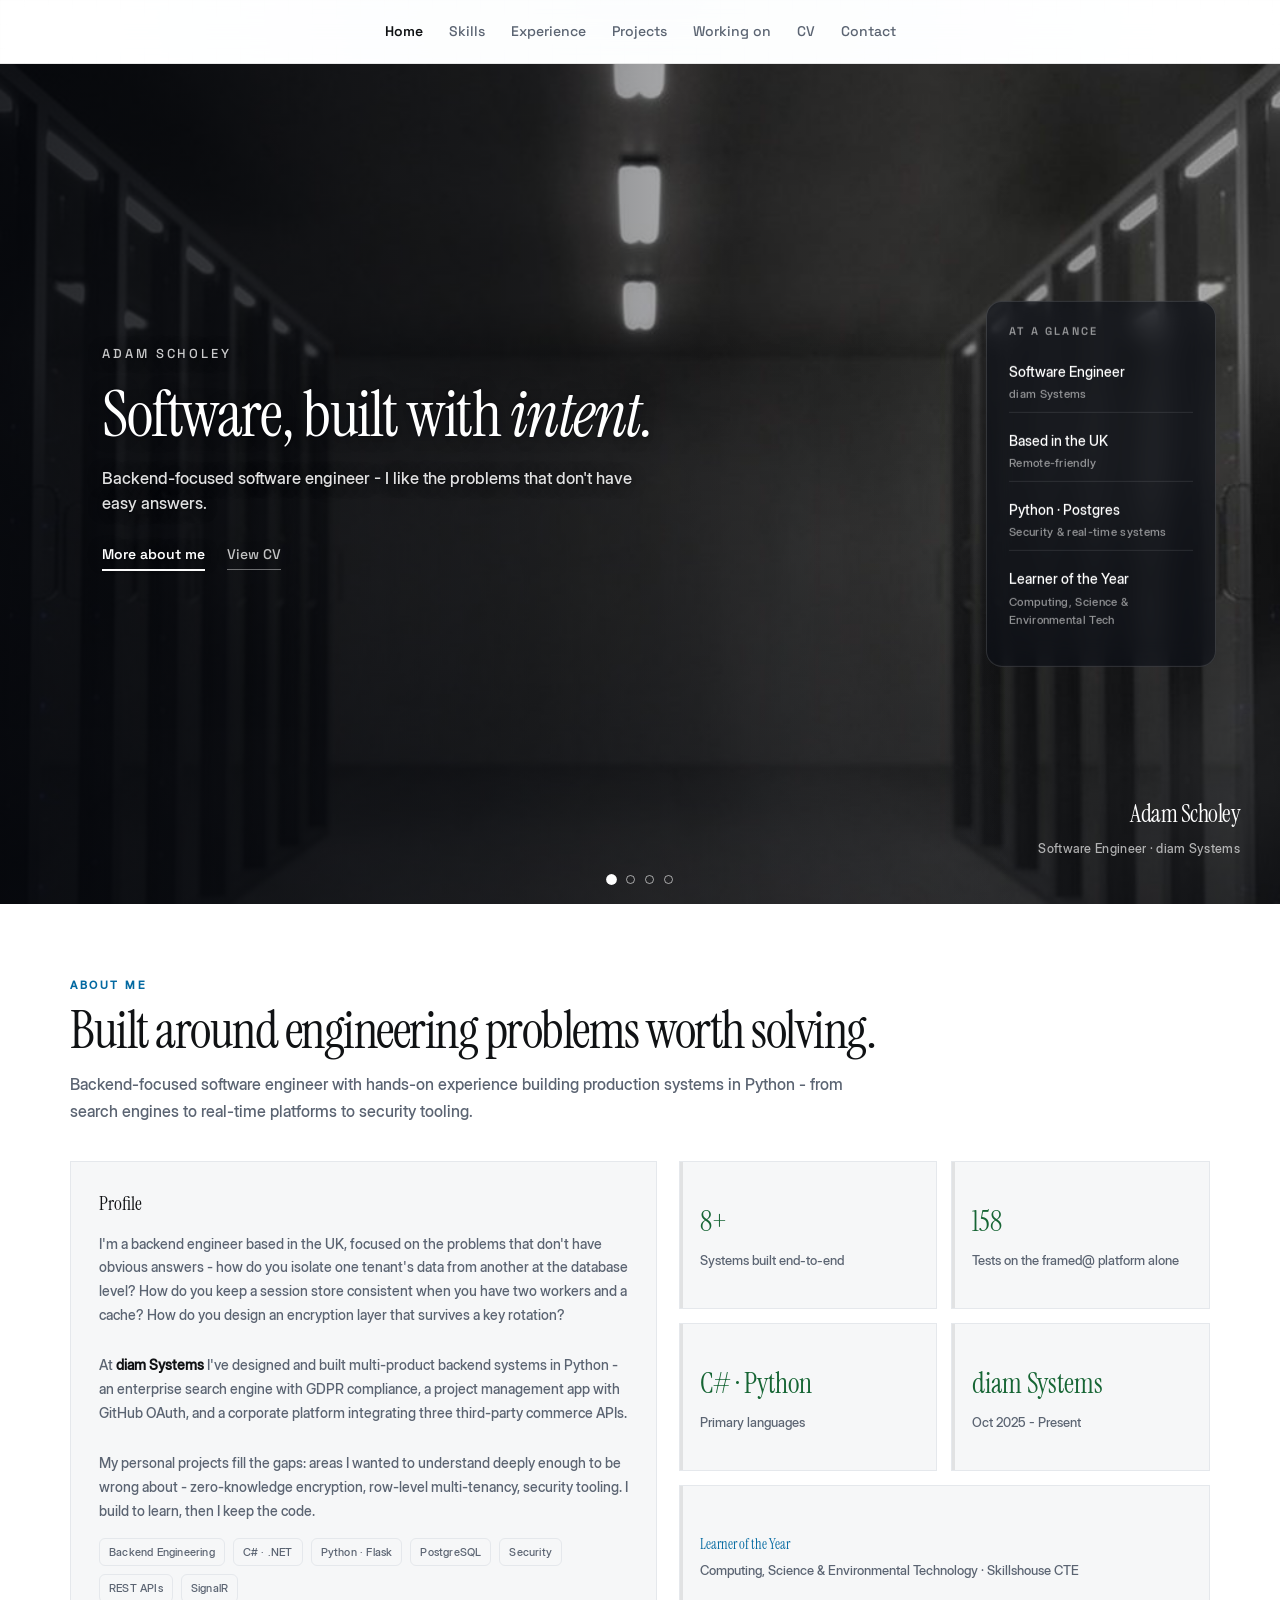
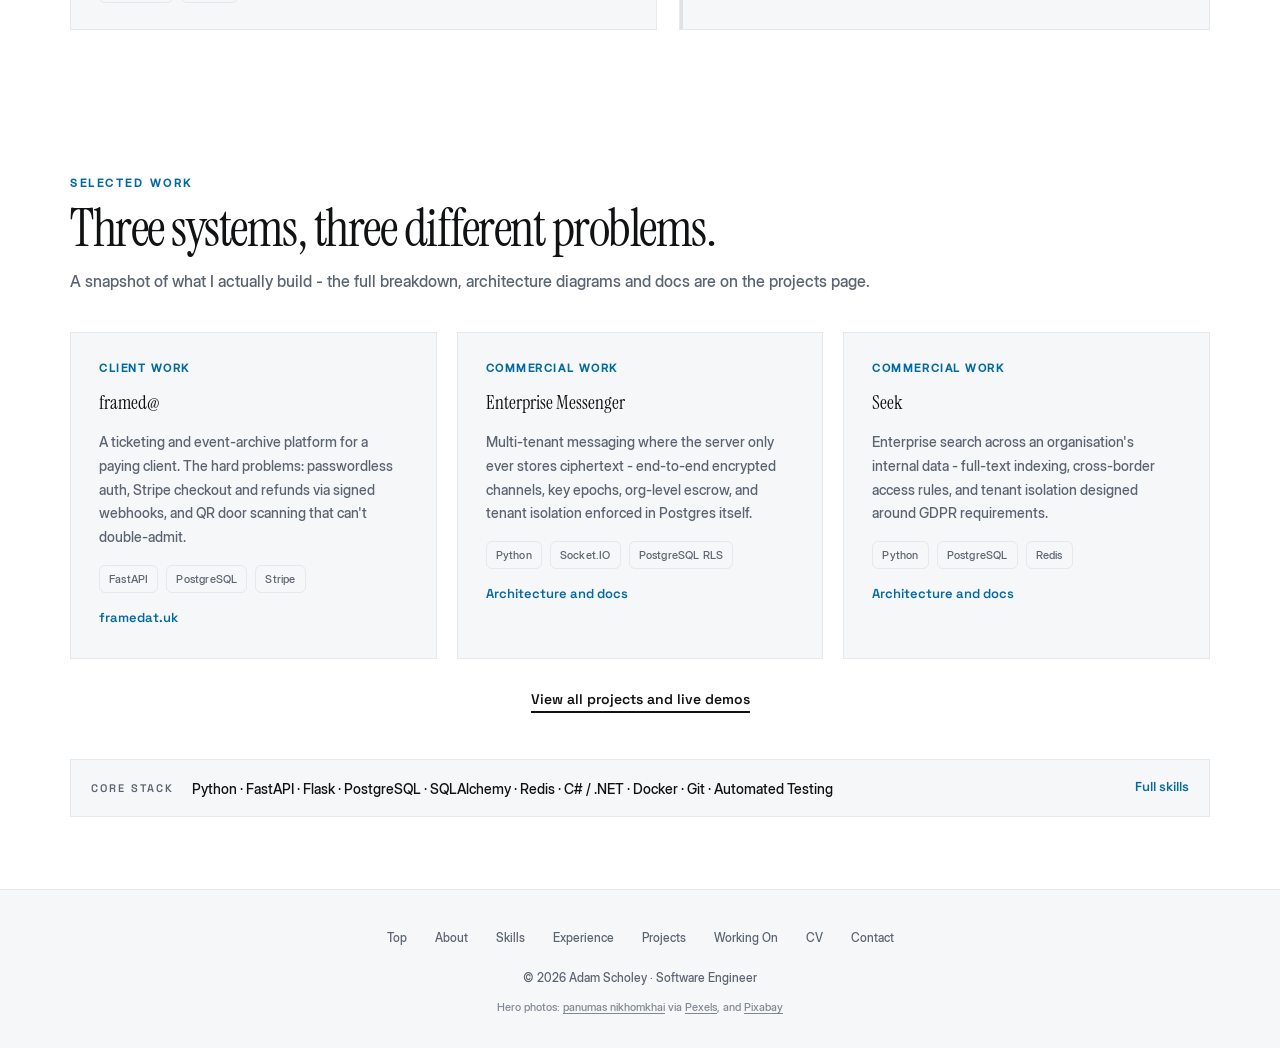
==== index.html @ 21959bd2 "Use a homepage screenshot as the social share image A 1200x630 capture of the hero makes a more repr" ====
<!DOCTYPE html>
<html lang="en" class="js">
<head>
<meta charset="UTF-8">
<meta name="color-scheme" content="light">
<meta name="viewport" content="width=device-width, initial-scale=1.0">
<meta name="description" content="Adam Scholey - backend-focused software engineer at diam Systems. Python, FastAPI, PostgreSQL, security and real-time systems. Projects, architecture docs and CV.">
<meta property="og:type" content="website">
<meta property="og:site_name" content="Adam Scholey">
<meta property="og:title" content="Adam Scholey - Backend Software Engineer">
<meta property="og:description" content="Adam Scholey - backend-focused software engineer at diam Systems. Python, FastAPI, PostgreSQL, security and real-time systems. Projects, architecture docs and CV.">
<meta property="og:url" content="https://adam-scholey.github.io/">
<meta property="og:image" content="https://adam-scholey.github.io/images/og-cover.jpg">
<meta name="twitter:card" content="summary_large_image">
<link rel="canonical" href="https://adam-scholey.github.io/">
<title>Adam Scholey - Backend Software Engineer</title>
<link rel="preconnect" href="https://fonts.googleapis.com">
<link rel="preconnect" href="https://fonts.gstatic.com" crossorigin>
<link rel="preload" as="style" href="https://fonts.googleapis.com/css2?family=Space+Grotesk:wght@500&family=Instrument+Serif:ital@0;1&family=Inter:wght@400;500;600;700&family=Instrument+Serif:ital@0;1&display=swap" onload="this.onload=null;this.rel='stylesheet'">
<noscript><link rel="stylesheet" href="https://fonts.googleapis.com/css2?family=Instrument+Serif:ital@0;1&family=Space+Grotesk:wght@500&family=Inter:wght@400;500;600;700&family=Instrument+Serif:ital@0;1&display=swap"></noscript>
<style>
@font-face { font-family:'Inter Display'; src:url('fonts/InterDisplay-Medium.ttf') format('truetype'); font-weight:500; font-style:normal; font-display:swap; }
:root{color-scheme:light;
  --bg:#ffffff;
  --panel:#f6f7f8;
  --panel2:#f6f7f8;
  --text:#101214;
  --muted:#5b6472;
  --soft:#5b6472;
  --gold:#0369a1;
  --gold2:#075985;
  --rose:#166534;
  --rose2:#15803d;
  --cream:#101214;
  --border:#e5e8ec;
  --border-hover:#c3cad2;
  --gold-border:rgba(3,105,161,.45);
  --shadow:none;
  --radius:0px;
}
*{box-sizing:border-box;margin:0;padding:0}
html{scroll-behavior:smooth;scroll-padding-top:80px}
body{
  font-family:'Inter Display','Inter',Arial,sans-serif;
  color:var(--text);
  background:var(--bg);
  line-height:1.65;
  overflow-x:hidden;
}
body::before{
  content:"";
  position:fixed;
  inset:0;
  z-index:-5;
  pointer-events:none;
  background:
    radial-gradient(ellipse at 50% -10%, rgba(3,105,161,.07) 0%, rgba(255,255,255,0) 70%),
    linear-gradient(to right, rgba(16,18,20,.04) 1px, transparent 1px),
    linear-gradient(to bottom, rgba(16,18,20,.04) 1px, transparent 1px);
  background-size:100% 100%, 24px 24px, 24px 24px;
  background-position:0 0, 0 0, 0 0;
}
.orb{
  position:fixed;
  inset:0;
  z-index:-1;
  pointer-events:none;
  background-size:200% 200%;
}
.orb.one{
  background-image:
    radial-gradient(ellipse 65% 55% at 15% 10%,  rgba(183,110,121,.42) 0%, transparent 60%),
    radial-gradient(ellipse 55% 65% at 88% 8%,   rgba(201,185,122,.35) 0%, transparent 60%),
    radial-gradient(ellipse 60% 50% at 50% 95%,  rgba(176,152,80,.30)  0%, transparent 60%),
    radial-gradient(ellipse 50% 50% at 92% 72%,  rgba(183,110,121,.26) 0%, transparent 55%),
    radial-gradient(ellipse 55% 45% at 8%  78%,  rgba(201,185,122,.24) 0%, transparent 55%);
  background-size:200% 200%;
  background-position:0% 0%;
  animation:drift-a 22s ease-in-out infinite alternate;
}
.orb.two{
  background-image:
    radial-gradient(ellipse 60% 50% at 72% 18%,  rgba(183,110,121,.28) 0%, transparent 58%),
    radial-gradient(ellipse 55% 60% at 18% 58%,  rgba(176,152,80,.26)  0%, transparent 58%),
    radial-gradient(ellipse 65% 45% at 82% 88%,  rgba(201,185,122,.24) 0%, transparent 58%);
  background-size:200% 200%;
  background-position:100% 100%;
  animation:drift-b 28s ease-in-out infinite alternate;
}
.orb.three{display:none}
@keyframes drift-a{
  0%  {background-position:0%   0%  }
  25% {background-position:60%  30% }
  50% {background-position:100% 60% }
  75% {background-position:40%  100%}
  100%{background-position:80%  20% }
}
@keyframes drift-b{
  0%  {background-position:100% 100%}
  25% {background-position:30%  70% }
  50% {background-position:0%   40% }
  75% {background-position:70%  0%  }
  100%{background-position:20%  80% }
}
a{color:inherit;text-decoration:none}

/* NAV */
nav{
  position:sticky;
  top:0;
  left:0;
  right:0;
  z-index:1000;
  padding:14px 20px;
  background:rgba(255,255,255,.82);
  border-bottom:1px solid rgba(16,18,20,.09);
  backdrop-filter:blur(12px);
  -webkit-backdrop-filter:blur(12px);
}
.nav-inner{position:relative;
  max-width:1180px;
  margin:auto;
  display:flex;
  align-items:center;
  justify-content:space-between;
  gap:20px;
}
.nav-flat{display:flex;align-items:center;margin:0 auto;gap:22px}
.nav-flat a{font-family:'Space Grotesk','Inter',Arial,sans-serif;color:var(--muted);font-size:14px;font-weight:500;padding:6px 2px;transition:.18s ease}
.nav-flat a:hover{color:var(--text)}
.nav-flat a.active{color:var(--text);font-weight:600}
.nav-toggle{display:none;background:none;border:none;cursor:pointer;padding:8px;flex-direction:column;gap:5px;margin-left:auto}
.nav-toggle span{display:block;width:22px;height:2px;background:var(--text);transition:.25s}
nav.open .nav-toggle span:nth-child(1){transform:translateY(7px) rotate(45deg)}
nav.open .nav-toggle span:nth-child(2){opacity:0}
nav.open .nav-toggle span:nth-child(3){transform:translateY(-7px) rotate(-45deg)}
.nav-links{display:none;position:absolute;top:calc(100% + 15px);right:0;min-width:250px;background:#fff;border:1px solid var(--border);border-radius:12px;padding:10px;box-shadow:0 18px 44px rgba(16,18,20,.14);flex-direction:column;z-index:1001}
nav.open .nav-links{display:flex}
.nav-links a{font-family:'Space Grotesk','Inter',Arial,sans-serif;color:var(--text);font-size:15px;font-weight:500;padding:10px 14px;border-radius:8px;transition:.15s ease}
.nav-links a:hover{background:var(--panel)}
.nav-links a.active{color:var(--text);font-weight:600}
.nav-links-foot{display:flex;gap:16px;margin-top:6px;padding:12px 14px 6px;border-top:1px solid var(--border)}
.nav-links-foot a{font-size:12.5px;color:var(--muted);padding:2px 0;border-radius:0}
.nav-links-foot a:hover{background:none;color:var(--text)}

main{position:relative;z-index:2}
section{
  max-width:1180px;
  margin:0 auto;
  padding:72px 20px;
}

/* HERO */
.hero{max-width:none;padding:0;display:block;min-height:0}
.hero-media{position:relative;height:calc(100vh - 60px);height:calc(100svh - 60px);min-height:480px;overflow:hidden;background:#101214}
.hero-track{display:flex;height:100%;transition:transform .8s cubic-bezier(.65,0,.35,1);will-change:transform}
.hero-slide{position:relative;flex:0 0 100%;height:100%;overflow:hidden}
.hero-slide img{width:100%;height:100%;object-fit:cover;object-position:center;display:block;-webkit-user-drag:none;user-select:none}
.hero-media{user-select:none;-webkit-user-select:none}
.slide-caption{position:absolute;inset:0;display:flex;flex-direction:column;align-items:flex-start;justify-content:center;text-align:left;color:var(--text);padding:0 8vw;padding-bottom:6vh}
.slide-kicker{font-family:'Space Grotesk','Inter',Arial,sans-serif;font-size:13px;font-weight:500;letter-spacing:.22em;text-transform:uppercase;color:rgba(20,24,30,.6);margin-bottom:16px}
.slide-title{font-family:'Instrument Serif',Georgia,serif;font-weight:400;font-size:clamp(36px,5.2vw,64px);line-height:1.05;letter-spacing:-1.5px;max-width:700px}
.slide-title em{font-style:italic}
.slide-sub{font-size:16.5px;line-height:1.55;color:rgba(20,24,30,.72);max-width:540px;margin-top:18px}
.slide-link{display:inline-block;margin-top:26px;font-family:'Space Grotesk','Inter',Arial,sans-serif;font-size:14px;font-weight:600;color:var(--text);text-decoration:none;border-bottom:2px solid var(--text);padding-bottom:3px}
.slide-cta{display:flex;gap:22px;align-items:baseline;flex-wrap:wrap}
.slide-link.alt{border-bottom-width:1px;opacity:.75;font-weight:500}
.slide-link.alt:hover{opacity:1}
.hero-slide.dark .slide-caption{color:#fff;text-shadow:0 1px 14px rgba(5,7,12,.55),0 0 2px rgba(5,7,12,.4)}
.hero-slide.dark .slide-kicker{color:rgba(255,255,255,.78)}
.hero-slide.dark .slide-sub{color:rgba(255,255,255,.88)}
.hero-slide.dark .slide-link{color:#fff;border-color:#fff}
.hero-slide.dark .slide-link.alt{border-color:rgba(255,255,255,.55)}
.hero-facts{position:absolute;right:5vw;top:50%;transform:translateY(-50%);z-index:3;width:230px;background:rgba(10,14,22,.55);backdrop-filter:blur(14px);-webkit-backdrop-filter:blur(14px);border:1px solid rgba(255,255,255,.14);border-radius:16px;padding:20px 22px;color:#fff}
.hero-facts .f-title{font-family:'Space Grotesk','Inter',Arial,sans-serif;font-size:11px;font-weight:600;letter-spacing:.2em;text-transform:uppercase;color:rgba(255,255,255,.55);margin-bottom:12px}
.hero-facts ul{list-style:none;padding:0;margin:0}
.hero-facts li{font-size:14px;padding:8px 0;border-bottom:1px solid rgba(255,255,255,.1)}
.hero-facts li:last-child{border-bottom:none}
.hero-facts li span{display:block;font-size:11.5px;color:rgba(255,255,255,.55);letter-spacing:.3px;margin-top:2px}
.hero-dots{position:absolute;bottom:20px;left:50%;transform:translateX(-50%);display:flex;gap:10px;z-index:3}
.hero-dot{width:9px;height:9px;border-radius:50%;border:1.5px solid rgba(255,255,255,.6);background:transparent;padding:0;cursor:pointer;transition:background .3s ease,transform .3s ease}
.hero-dot.active{background:#fff;transform:scale(1.2)}
.hero-dot:focus-visible{outline:2px solid #fff;outline-offset:2px}
.hero-shade{position:absolute;inset:0;background:linear-gradient(to right,rgba(5,7,12,.82) 0%,rgba(5,7,12,.55) 38%,rgba(5,7,12,.22) 62%,transparent 80%),linear-gradient(to top,rgba(5,7,12,.55) 0%,rgba(5,7,12,.18) 40%,transparent 70%)}
.hero-caption{position:absolute;left:0;right:0;bottom:0;padding:44px 40px;display:flex;justify-content:flex-end;align-items:flex-end;gap:24px}
.hero-plate{text-align:right;color:#fff;flex-shrink:0}
.hero-plate strong{display:block;font-family:'Instrument Serif',Georgia,serif;font-weight:400;font-size:24px;letter-spacing:-.5px}
.hero-plate span{font-size:12.5px;color:rgba(255,255,255,.65);letter-spacing:.3px}

/* SECTION HEADS */
.section-head{margin-bottom:36px}
.kicker{
  color:var(--gold);
  font-size:11px;
  font-weight:600;
  text-transform:uppercase;
  letter-spacing:2.5px;
  margin-bottom:10px;
}
h2{
  font-family:'Instrument Serif',Georgia,serif;
  font-weight:400;
  font-size:clamp(32px,5vw,52px);
  line-height:1.05;
  letter-spacing:-1.5px;
  margin-bottom:12px;
}
.subtitle{
  color:var(--muted);
  max-width:800px;
  font-size:16px;
  line-height:1.7;
}

/* CARDS */
.grid-2{display:grid;grid-template-columns:1.05fr .95fr;gap:22px}
.grid-3{display:grid;grid-template-columns:repeat(3,minmax(0,1fr));gap:20px}

.card,.proj-card,.repo-card{
  background:var(--panel);
  border:1px solid var(--border);
  border-radius:0;
  padding:26px 26px 26px 28px;
  transition:transform .2s ease,border-color .2s ease;
  position:relative;
  overflow:hidden;
}
@keyframes card-shine{
  0%,55%{transform:translateX(-120%)}
  100%{transform:translateX(120%)}
}
.card:hover,.proj-card:hover,.repo-card:hover{
  transform:translateY(-2px);
  border-color:var(--border-hover);
}
.tl-item{
  background:var(--panel);
  border:1px solid var(--border);
  border-radius:0;
  padding:26px 26px 26px 28px;
  position:relative;
  margin-bottom:22px;
  overflow:visible;
}
.card h3,.proj-card h3{
  color:var(--text);
  font-family:'Instrument Serif',Georgia,serif;
  font-weight:400;
  font-size:19px;
  margin-bottom:12px;
}
.repo-card h3{
  color:var(--gold);
  font-size:15px;
  font-weight:600;
  margin-bottom:10px;
}
.card p,.proj-card p,.repo-card p,.tl-item li{color:var(--muted);font-size:14px;line-height:1.7}
ul{padding-left:18px}
li{margin-bottom:8px}
.tags{display:flex;flex-wrap:wrap;gap:8px;margin-top:16px}
.tag{
  color:var(--soft);
  border:1px solid var(--border);
  border-radius:6px;
  padding:4px 9px;
  font-size:11px;
  letter-spacing:.2px;
  font-weight:500;
}
.work-label{font-size:11px;font-weight:600;letter-spacing:.14em;text-transform:uppercase;color:var(--gold);margin-bottom:10px}
.card-link{display:inline-block;margin-top:14px;font-family:'Space Grotesk','Inter',Arial,sans-serif;font-size:13px;font-weight:600;color:var(--gold);text-decoration:none;border-bottom:1px solid transparent;padding-bottom:2px}
.card-link:hover{border-color:var(--gold)}
.more-link{margin-top:26px;text-align:center}
.more-link a{font-family:'Space Grotesk','Inter',Arial,sans-serif;font-size:14px;font-weight:600;color:var(--text);text-decoration:none;border-bottom:2px solid var(--text);padding-bottom:3px}
.stack-strip{margin-top:48px;display:flex;align-items:center;gap:18px;flex-wrap:wrap;border:1px solid var(--border);background:var(--panel);padding:16px 20px}
.stack-label{font-family:'Space Grotesk','Inter',Arial,sans-serif;font-size:11px;font-weight:600;letter-spacing:.18em;text-transform:uppercase;color:var(--soft)}
.stack-items{font-size:14px;color:var(--text);flex:1;min-width:220px}
.stack-strip .card-link{margin-top:0;flex-shrink:0}

/* STAT CARDS */
.stat-grid{display:grid;grid-template-columns:repeat(2,minmax(0,1fr));gap:14px}
.stat-card{
  border-radius:0;
  padding:20px;
  border:1px solid var(--border);
  background:var(--panel);
  min-height:110px;
  display:flex;
  flex-direction:column;
  justify-content:center;
  transition:transform .2s ease,border-color .2s ease;
  position:relative;overflow:hidden;
}
.stat-card::after{content:"";position:absolute;left:0;top:0;bottom:0;width:3px;background:rgba(16,18,20,.09);transition:background .2s ease}
.stat-card:hover{transform:translateY(-2px);border-color:var(--border-hover)}
.stat-card:hover::after{background:var(--rose)}
.stat-card strong{
  color:var(--rose);
  font-family:'Instrument Serif',Georgia,serif;
  font-weight:400;
  font-size:28px;
  margin-bottom:4px;
}
.stat-card span{color:var(--muted);font-size:13px}

/* ICON */
.icon{
  width:44px;height:44px;
  display:grid;place-items:center;
  border-radius:10px;
  background:rgba(16,18,20,.04);
  border:1px solid var(--border);
  font-size:22px;
  margin-bottom:14px;
}

/* SKILL LIST */
.skill-list{list-style:none;padding-left:0}
.skill-list li{padding-left:20px;position:relative;font-size:14px;color:var(--muted)}
.skill-list li::before{content:"";position:absolute;left:0;top:9px;width:5px;height:5px;background:var(--gold)}

/* TIMELINE */
.timeline{position:relative;padding-left:28px}
.timeline::before{
  content:"";position:absolute;left:0;top:0;bottom:0;width:2px;
  background:linear-gradient(180deg,var(--gold),var(--rose),transparent);
}
.tl-item::before{
  content:"";position:absolute;left:-37px;top:28px;
  width:12px;height:12px;border-radius:999px;
  background:var(--bg);border:2px solid var(--gold);
}
.tl-date{color:var(--gold);font-size:12px;font-weight:600;margin-bottom:6px;letter-spacing:.3px}
.tl-role{font-family:'Space Grotesk','Inter',Arial,sans-serif;font-size:20px;margin-bottom:2px}
.tl-place{color:var(--rose);font-size:13px;margin-bottom:12px}

/* CONTACT */
.contact-panel{
  text-align:center;
  padding:50px 28px;
  background:var(--panel);
  border:1px solid var(--border);
  border-radius:var(--radius);
  position:relative;overflow:hidden;
}
.contact-links{
  display:flex;justify-content:center;flex-wrap:wrap;gap:14px;margin-top:28px;
}
.contact-links a{
  min-width:200px;padding:20px 20px 16px;
  border-radius:0;border:1px solid var(--border);
  background:var(--panel2);
  transition:transform .2s ease,border-color .2s ease;
  font-size:14px;font-weight:500;color:var(--text);
}
.contact-links a:hover{transform:translateY(-2px);border-color:var(--border-hover)}
.contact-icon{
  display:block;
  margin-bottom:12px;
  line-height:1;
}
.small{color:var(--soft);font-size:11px;margin-top:3px;display:block}

/* FOOTER */
footer{
  position:relative;z-index:2;
  border-top:1px solid rgba(16,18,20,.07);
  background:#f6f7f8;
  padding:32px 20px;
  text-align:center;
}
.footer-nav{display:flex;justify-content:center;flex-wrap:wrap;gap:12px;margin-bottom:14px}
.footer-nav a{color:var(--soft);font-size:12px;padding:6px 8px;transition:.2s}
.footer-nav a:hover{color:var(--gold)}
.img-credits{color:var(--soft);font-size:11px;margin-top:10px;opacity:.75}
.img-credits a{color:inherit;text-decoration:underline;text-underline-offset:2px}
.img-credits a:hover{color:var(--gold)}

/* REVEAL */
.reveal{opacity:1;transform:none}
.js .reveal{opacity:0;transform:translateY(24px);transition:opacity .7s ease,transform .7s ease}
.js .reveal.visible{opacity:1;transform:translateY(0)}

@media(max-width:960px){
  .grid-2,.grid-3{grid-template-columns:1fr}
}
@media(max-width:720px){
  .nav-inner{flex-direction:row;align-items:center}
  .nav-flat{display:none}
  .nav-toggle{display:flex}
  .nav-links{left:0;right:0;min-width:0;border-radius:0;border-left:none;border-right:none}
  .nav-links a{padding:11px 8px;font-size:17px}
  section{padding:60px 16px}
  .hero{padding:0}
  .hero-media{height:calc(100svh - 60px);min-height:0}
  .hero-caption{flex-direction:column;align-items:flex-start;gap:14px;padding:28px 20px}
  .hero-dots{bottom:auto;top:18px}
  .hero-facts{display:none}
  .slide-caption{padding:0 24px;padding-bottom:10vh}
  .hero-plate{text-align:left}
  .stat-grid{grid-template-columns:1fr}
  .contact-links a{width:100%}
}
/* PAGE VEIL */
.page-veil{position:fixed;inset:0;z-index:2000;background:var(--bg);opacity:0;pointer-events:none;transition:opacity .35s cubic-bezier(.4,0,.2,1)}
.js .page-veil{opacity:1}
.js .page-veil.ready{opacity:0}
@media (prefers-reduced-motion: reduce){
  .js .reveal,.js .reveal.visible{opacity:1;transform:none;transition:none}
  html{scroll-behavior:auto}
  .page-veil{transition:none}
  .js .page-veil{opacity:0}
  .hero-track{transition:none}
}
a:focus-visible,button:focus-visible,input:focus-visible,[tabindex]:focus-visible{outline:2px solid var(--gold);outline-offset:2px;border-radius:4px}
</style>
<script>document.documentElement.classList.add("js")</script>
</head>
<body>
<div class="page-veil" aria-hidden="true"></div>
<!-- background orbs removed -->

<nav>
  <div class="nav-inner">
    <div class="nav-flat">
      <a href="#home" class="active">Home</a><a href="skills.html">Skills</a><a href="experience.html">Experience</a><a href="projects.html">Projects</a><a href="now.html">Working on</a><a href="cv.html">CV</a><a href="contact.html">Contact</a>
    </div>
    <div class="nav-links">
      <a href="#home" class="active">Home</a>
      <a href="skills.html">Skills</a>
      <a href="experience.html">Experience</a>
      <a href="projects.html">Projects</a>
      <a href="diagrams.html">Docs &amp; architecture</a>
      <a href="now.html">Working on</a>
      <a href="cv.html">CV</a>
      <a href="contact.html">Contact</a>
      <div class="nav-links-foot">
        <a href="https://github.com/adam-scholey" target="_blank" rel="noopener">github</a>
        <a href="https://www.linkedin.com/in/adam-scholey-8306892b0/" target="_blank" rel="noopener">linkedin</a>
        <a href="mailto:adam@diamsystems.co.uk">email</a>
      </div>
    </div>
    <button class="nav-toggle" id="nav-toggle" aria-label="Menu" aria-expanded="false"><span></span><span></span><span></span></button>
  </div>
</nav>

<main id="top"><section id="home" class="hero">
    <div class="hero-media">
      <div class="hero-track">
        <div class="hero-slide dark">
          <img src="images/dc-corridor.jpg" decoding="async" fetchpriority="high" alt="Dark data centre corridor lined with glass-fronted server cabinets">
          <div class="hero-shade"></div>
          <div class="slide-caption">
            <div class="slide-kicker">Adam Scholey</div>
            <h1 class="slide-title">Software, built with <em>intent.</em></h1>
            <div class="slide-sub">Backend-focused software engineer - I like the problems that don't have easy answers.</div>
            <div class="slide-cta">
              <a class="slide-link" href="#about">More about me</a>
              <a class="slide-link alt" href="cv.html">View CV</a>
            </div>
          </div>
        </div>
        <div class="hero-slide dark">
          <img src="images/dc-racks.jpg" decoding="async" alt="Angled view of dark server racks with glowing green status lights">
          <div class="hero-shade"></div>
          <div class="slide-caption">
            <div class="slide-kicker">Backend Engineering</div>
            <div class="slide-title">Systems that hold up in production.</div>
            <div class="slide-sub">Multi-tenant platforms, real-time sync and search - built to survive real users, not just demos.</div>
            <a class="slide-link" href="projects.html">View projects</a>
          </div>
        </div>
        <div class="hero-slide dark">
          <img src="images/dc-drives.jpg" decoding="async" alt="Blue-lit server drive array photographed at an angle">
          <div class="hero-shade"></div>
          <div class="slide-caption">
            <div class="slide-kicker">Security</div>
            <div class="slide-title">Built in, not bolted on.</div>
            <div class="slide-sub">Encryption, tenant isolation and session consistency - designed in from day one, not patched on later.</div>
            <a class="slide-link" href="diagrams.html">Read the docs</a>
          </div>
        </div>
        <div class="hero-slide dark">
          <img src="images/dc-bezel.jpg" decoding="async" alt="Close-up of a glowing blue perforated server bezel">
          <div class="hero-shade"></div>
          <div class="slide-caption">
            <div class="slide-kicker">Currently</div>
            <div class="slide-title">Engineering at diam Systems.</div>
            <div class="slide-sub">Working across ticketing, infrastructure and product engineering on the diam suite.</div>
            <a class="slide-link" href="now.html">What I'm working on</a>
          </div>
        </div>
      </div>
      <div class="hero-caption">
        <div class="hero-plate">
          <strong>Adam Scholey</strong>
          <span>Software Engineer · diam Systems</span>
        </div>
      </div>
      <aside class="hero-facts" aria-label="Quick facts">
        <div class="f-title">At a glance</div>
        <ul>
          <li>Software Engineer<span>diam Systems</span></li>
          <li>Based in the UK<span>Remote-friendly</span></li>
          <li>Python · Postgres<span>Security &amp; real-time systems</span></li>
          <li>Learner of the Year<span>Computing, Science &amp; Environmental Tech</span></li>
        </ul>
      </aside>
      <div class="hero-dots">
        <button class="hero-dot active" type="button" aria-label="Go to slide 1"></button>
        <button class="hero-dot" type="button" aria-label="Go to slide 2"></button>
        <button class="hero-dot" type="button" aria-label="Go to slide 3"></button>
        <button class="hero-dot" type="button" aria-label="Go to slide 4"></button>
      </div>
    </div>
  </section>

  <section id="about" class="reveal">
    <div class="section-head">
      <div class="kicker">About Me</div>
      <h2>Built around engineering problems worth solving.</h2>
      <p class="subtitle">Backend-focused software engineer with hands-on experience building production systems in Python - from search engines to real-time platforms to security tooling.</p>
    </div>
    <div class="grid-2">
      <div class="card">
        <h3>Profile</h3>
        <p>I'm a backend engineer based in the UK, focused on the problems that don't have obvious answers - how do you isolate one tenant's data from another at the database level? How do you keep a session store consistent when you have two workers and a cache? How do you design an encryption layer that survives a key rotation?</p>
        <br>
        <p>At <strong style="color:var(--text)">diam Systems</strong> I've designed and built multi-product backend systems in Python - an enterprise search engine with GDPR compliance, a project management app with GitHub OAuth, and a corporate platform integrating three third-party commerce APIs.</p>
        <br>
        <p>My personal projects fill the gaps: areas I wanted to understand deeply enough to be wrong about - zero-knowledge encryption, row-level multi-tenancy, security tooling. I build to learn, then I keep the code.</p>
        <div class="tags">
          <span class="tag">Backend Engineering</span>
          <span class="tag">C# · .NET</span>
          <span class="tag">Python · Flask</span>
          <span class="tag">PostgreSQL</span>
          <span class="tag">Security</span>
          <span class="tag">REST APIs</span>
          <span class="tag">SignalR</span>
        </div>
      </div>
      <div class="stat-grid">
        <div class="stat-card"><strong>8+</strong><span>Systems built end-to-end</span></div>
        <div class="stat-card"><strong>158</strong><span>Tests on the framed@ platform alone</span></div>
        <div class="stat-card"><strong>C# · Python</strong><span>Primary languages</span></div>
        <div class="stat-card"><strong>diam Systems</strong><span>Oct 2025 - Present</span></div>
        <div class="stat-card" style="grid-column:1/-1">
          <strong style="font-size:14px;color:var(--gold)">Learner of the Year</strong>
          <span>Computing, Science &amp; Environmental Technology · Skillshouse CTE</span>
        </div>
      </div>
    </div>
  </section>

  <section id="work" class="reveal">
    <div class="section-head">
      <div class="kicker">Selected Work</div>
      <h2>Three systems, three different problems.</h2>
      <p class="subtitle">A snapshot of what I actually build - the full breakdown, architecture diagrams and docs are on the projects page.</p>
    </div>
    <div class="grid-3">
      <div class="card">
        <div class="work-label">Client work</div>
        <h3>framed@</h3>
        <p>A ticketing and event-archive platform for a paying client. The hard problems: passwordless auth, Stripe checkout and refunds via signed webhooks, and QR door scanning that can't double-admit.</p>
        <div class="tags">
          <span class="tag">FastAPI</span><span class="tag">PostgreSQL</span><span class="tag">Stripe</span>
        </div>
        <a class="card-link" href="https://framedat.uk" target="_blank" rel="noopener">framedat.uk</a>
      </div>
      <div class="card">
        <div class="work-label">Commercial work</div>
        <h3>Enterprise Messenger</h3>
        <p>Multi-tenant messaging where the server only ever stores ciphertext - end-to-end encrypted channels, key epochs, org-level escrow, and tenant isolation enforced in Postgres itself.</p>
        <div class="tags">
          <span class="tag">Python</span><span class="tag">Socket.IO</span><span class="tag">PostgreSQL RLS</span>
        </div>
        <a class="card-link" href="diagrams.html?project=messenger">Architecture and docs</a>
      </div>
      <div class="card">
        <div class="work-label">Commercial work</div>
        <h3>Seek</h3>
        <p>Enterprise search across an organisation's internal data - full-text indexing, cross-border access rules, and tenant isolation designed around GDPR requirements.</p>
        <div class="tags">
          <span class="tag">Python</span><span class="tag">PostgreSQL</span><span class="tag">Redis</span>
        </div>
        <a class="card-link" href="diagrams.html?project=seek">Architecture and docs</a>
      </div>
    </div>
    <p class="more-link"><a href="projects.html">View all projects and live demos</a></p>

    <div class="stack-strip">
      <span class="stack-label">Core stack</span>
      <span class="stack-items">Python · FastAPI · Flask · PostgreSQL · SQLAlchemy · Redis · C# / .NET · Docker · Git · Automated Testing</span>
      <a class="card-link" href="skills.html">Full skills</a>
    </div>
  </section>

  </main>

<footer>
  <div class="footer-nav">
    <a href="#top">Top</a>
    <a href="index.html">About</a>
    <a href="skills.html">Skills</a>
    <a href="experience.html">Experience</a>
    <a href="projects.html">Projects</a>
    <a href="now.html">Working On</a>
    <a href="cv.html">CV</a>
    <a href="contact.html">Contact</a>
  </div>
  <p style="color:var(--soft);font-size:12px">© <span id="year">2026</span> Adam Scholey · Software Engineer</p>
  <p class="img-credits">Hero photos: <a href="https://www.pexels.com/photo/close-up-of-a-blue-server-rack-in-datacenter-37730211/">panumas nikhomkhai</a> via <a href="https://www.pexels.com">Pexels</a>, and <a href="https://pixabay.com/photos/server-server-space-technology-data-2160321/">Pixabay</a></p>
</footer>

<script>
document.documentElement.classList.add("js");

const reveals=document.querySelectorAll(".reveal");
const observer=new IntersectionObserver(function(entries){
  entries.forEach(function(entry){
    if(entry.isIntersecting){entry.target.classList.add("visible");observer.unobserve(entry.target)}
  });
},{threshold:.1,rootMargin:"0px 0px -50px 0px"});
reveals.forEach(function(s){observer.observe(s)});

// Active nav highlighting on scroll
const navLinks=document.querySelectorAll(".nav-flat a,.nav-links a");
const sections=document.querySelectorAll("section[id]");
function setActiveNav(){
  const threshold=120;
  let current="";
  sections.forEach(function(section){
    if(section.getBoundingClientRect().top<=threshold) current=section.id;
  });
  navLinks.forEach(function(link){
    link.classList.remove("active");
    if(link.getAttribute("href")==="#"+current) link.classList.add("active");
  });
}
let ticking=false;
window.addEventListener("scroll",function(){
  if(!ticking){
    requestAnimationFrame(function(){
      setActiveNav();
      ticking=false;
    });
    ticking=true;
  }
},{passive:true});
setActiveNav();

// Mobile nav toggle
const navToggle=document.getElementById("nav-toggle");
if(navToggle){navToggle.addEventListener("click",function(){document.querySelector("nav").classList.toggle("open")})}
document.querySelectorAll(".nav-links a").forEach(function(l){l.addEventListener("click",function(){document.querySelector("nav").classList.remove("open")})});
document.addEventListener("click",function(e){var nav=document.querySelector("nav");if(nav&&nav.classList.contains("open")&&!nav.contains(e.target))nav.classList.remove("open")});
document.addEventListener("keydown",function(e){if(e.key==="Escape"){var nav=document.querySelector("nav");if(nav)nav.classList.remove("open")}});

document.getElementById("year").textContent=new Date().getFullYear();
</script>
<script>
// Page transitions: veil fades in over outgoing page, fades out once the
// destination is ready. Timing: FADE_MS (350ms) matches the .page-veil CSS.
var veil=document.querySelector(".page-veil");
var FADE_MS=350;
var navTimer=null;
var reducedMotion=window.matchMedia("(prefers-reduced-motion: reduce)").matches;
function veilIn(){if(veil){requestAnimationFrame(function(){requestAnimationFrame(function(){veil.classList.add("ready")})})}}
function veilOut(){if(veil){veil.classList.remove("ready")}}
veilIn();
window.addEventListener("pageshow",function(){navTimer=null;veilIn()});
document.addEventListener("click",function(e){
  if(e.defaultPrevented||e.button!==0||e.metaKey||e.ctrlKey||e.shiftKey||e.altKey||navTimer)return;
  var a=e.target.closest("a[href]");
  if(!a||a.target||a.hasAttribute("download"))return;
  var h=a.getAttribute("href");
  if(!h||h.charAt(0)==="#"||h.indexOf("mailto:")===0||h.indexOf("tel:")===0||h.indexOf("javascript:")===0)return;
  var u;
  try{u=new URL(h,location.href)}catch(err){return}
  if(u.origin!==location.origin||u.href===location.href)return;
  e.preventDefault();
  if(reducedMotion){location.href=u.href;return}
  veilOut();
  navTimer=setTimeout(function(){location.href=u.href},FADE_MS);
  setTimeout(function(){if(navTimer&&document.visibilityState==="visible"){navTimer=null;veilIn()}},3000);
});

// Prefetch eligible internal pages on hover/touch
var prefetched={};
function prefetchPage(h){
  if(prefetched[h])return;
  prefetched[h]=true;
  var l=document.createElement("link");l.rel="prefetch";l.href=h;document.head.appendChild(l);
}
function maybePrefetch(e){
  var t=e.target&&e.target.closest?e.target.closest("a[href]"):null;
  if(!t||t.target||t.hasAttribute("download"))return;
  var h=t.getAttribute("href");
  if(!h||h.charAt(0)==="#"||h.indexOf("mailto:")===0||h.indexOf("tel:")===0||h.indexOf("javascript:")===0)return;
  try{var u=new URL(h,location.href);if(u.origin===location.origin)prefetchPage(u.href)}catch(err){/* malformed URL - skip prefetch */}
}
document.addEventListener("pointerover",maybePrefetch,{passive:true});
document.addEventListener("touchstart",maybePrefetch,{passive:true});

// Hero carousel: manual swipe/dots. Clone of slide 1 makes the
// forward loop seamless - on reaching it we snap back to 0.
var heroTrack=document.querySelector(".hero-track");
var heroMedia=document.querySelector(".hero-media");
var heroSlides=document.querySelectorAll(".hero-slide");
var heroDots=document.querySelectorAll(".hero-dot");
var heroIdx=0;
if(heroTrack&&heroSlides.length>1)heroTrack.appendChild(heroSlides[0].cloneNode(true));
function heroGo(i,instant){
  if(!heroTrack)return;
  heroIdx=i;
  if(instant)heroTrack.style.transition="none";
  heroTrack.style.transform="translateX(-"+(i*100)+"%)";
  if(instant){if(heroTrack.offsetWidth)heroTrack.style.transition=""}
  var d=i%heroSlides.length;
  heroDots.forEach(function(dt,j){dt.classList.toggle("active",j===d)});
}
if(heroTrack)heroTrack.addEventListener("transitionend",function(){if(heroIdx===heroSlides.length)heroGo(0,true)});
heroDots.forEach(function(d,i){d.addEventListener("click",function(){heroGo(i)})});
// touch/mouse swipe with live tracking
var dragX=null,dragDX=0;
if(heroMedia){
  heroMedia.style.touchAction="pan-y";
  heroMedia.addEventListener("pointerdown",function(e){
    if(e.target.closest("button,a"))return;
    dragX=e.clientX;dragDX=0;
    heroTrack.style.transition="none";
    heroMedia.setPointerCapture(e.pointerId);
  });
  heroMedia.addEventListener("pointermove",function(e){
    if(dragX===null)return;
    dragDX=e.clientX-dragX;
    heroTrack.style.transform="translateX(calc(-"+(heroIdx*100)+"% + "+dragDX+"px))";
  });
  var dragEnd=function(){
    if(dragX===null)return;
    heroTrack.style.transition="";
    var w=heroMedia.offsetWidth;
    if(dragDX<-w*.12&&heroIdx<heroSlides.length)heroGo(heroIdx+1);
    else if(dragDX>w*.12&&heroIdx>0)heroGo(heroIdx-1);
    else heroGo(heroIdx);
    dragX=null;dragDX=0;
  };
  heroMedia.addEventListener("pointerup",dragEnd);
  heroMedia.addEventListener("pointercancel",dragEnd);
}
</script>
</body>
</html>
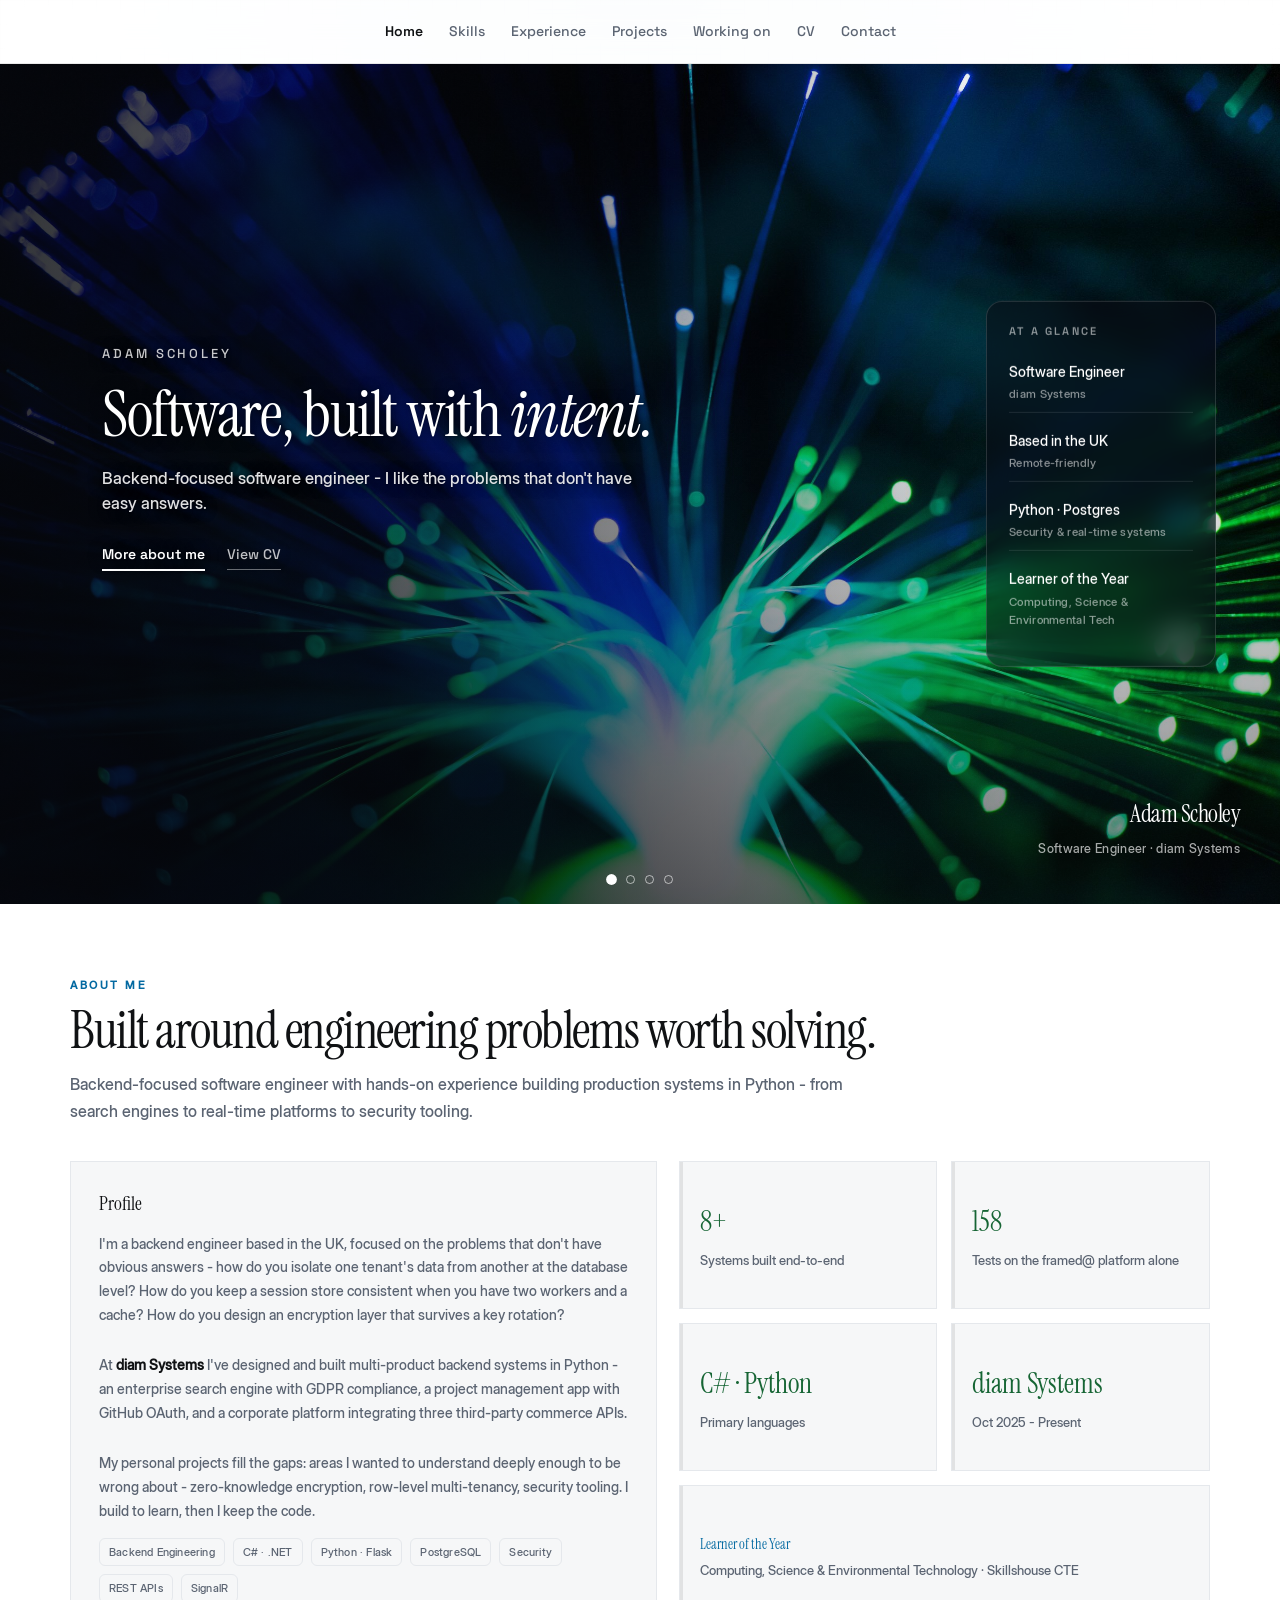
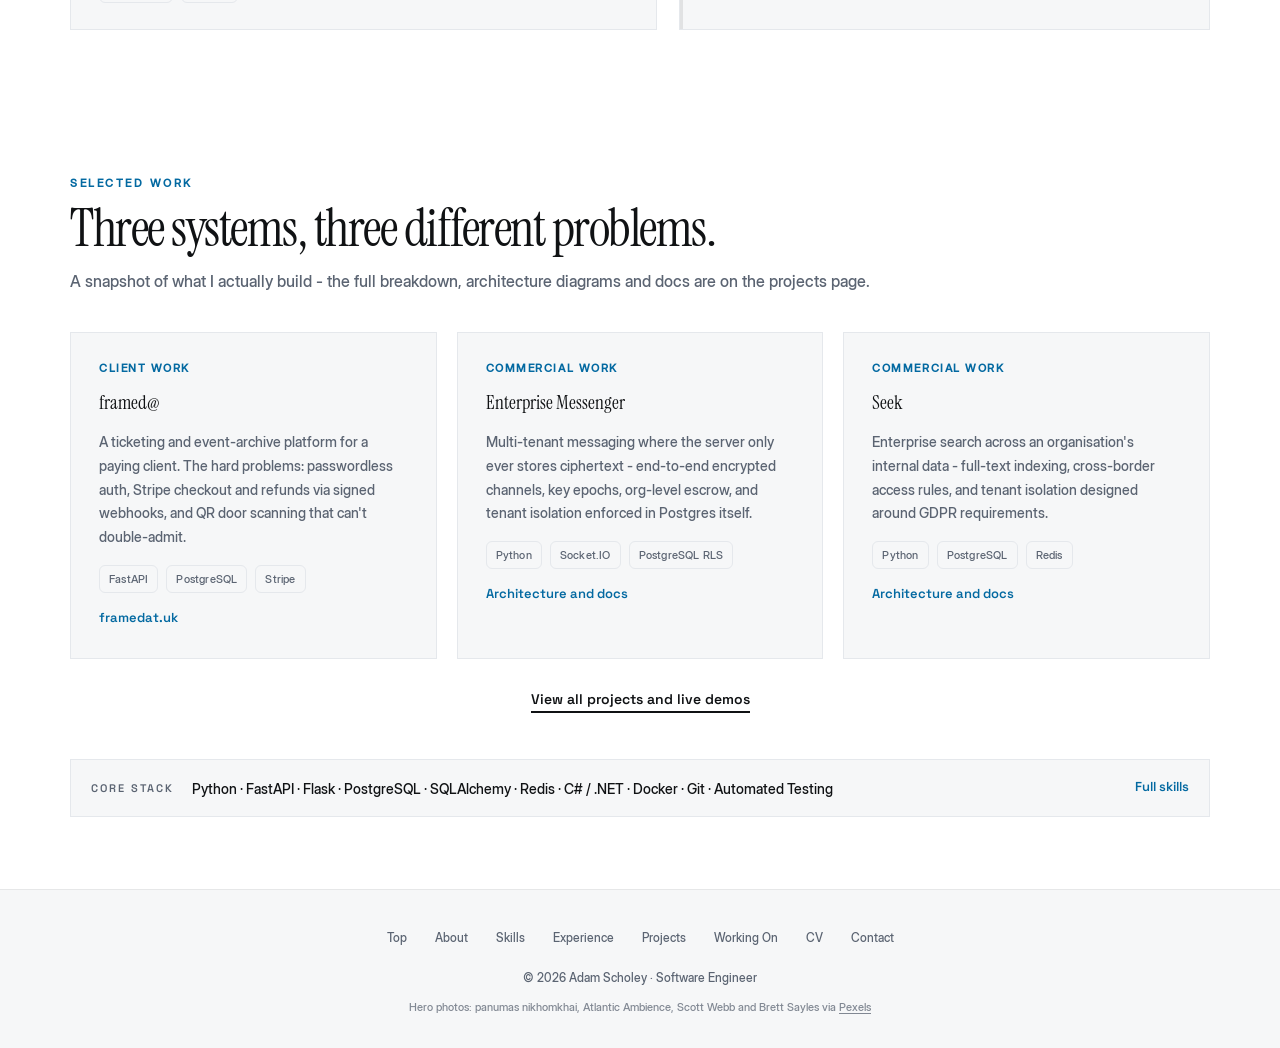
==== commit 31c0921d: "Swap hero imagery for vibrant real photography Replaces the render-style corridor shot and the rest " ====
--- a/index.html
+++ b/index.html
@@ -449,7 +449,7 @@
     <div class="hero-media">
       <div class="hero-track">
         <div class="hero-slide dark">
-          <img src="images/dc-corridor.jpg" decoding="async" fetchpriority="high" alt="Dark data centre corridor lined with glass-fronted server cabinets">
+          <img src="images/dc-fiber.jpg" decoding="async" fetchpriority="high" alt="Fibre optic strands glowing blue and green against black">
           <div class="hero-shade"></div>
           <div class="slide-caption">
             <div class="slide-kicker">Adam Scholey</div>
@@ -462,7 +462,7 @@
           </div>
         </div>
         <div class="hero-slide dark">
-          <img src="images/dc-racks.jpg" decoding="async" alt="Angled view of dark server racks with glowing green status lights">
+          <img src="images/dc-blue.jpg" decoding="async" alt="Rows of server racks illuminated in deep blue light">
           <div class="hero-shade"></div>
           <div class="slide-caption">
             <div class="slide-kicker">Backend Engineering</div>
@@ -472,7 +472,7 @@
           </div>
         </div>
         <div class="hero-slide dark">
-          <img src="images/dc-drives.jpg" decoding="async" alt="Blue-lit server drive array photographed at an angle">
+          <img src="images/dc-neon.jpg" decoding="async" alt="Perforated metal surface glowing with pink and blue light">
           <div class="hero-shade"></div>
           <div class="slide-caption">
             <div class="slide-kicker">Security</div>
@@ -482,7 +482,7 @@
           </div>
         </div>
         <div class="hero-slide dark">
-          <img src="images/dc-bezel.jpg" decoding="async" alt="Close-up of a glowing blue perforated server bezel">
+          <img src="images/dc-panel.jpg" decoding="async" alt="Teal patch panel with neatly bundled network cables">
           <div class="hero-shade"></div>
           <div class="slide-caption">
             <div class="slide-kicker">Currently</div>
@@ -611,7 +611,7 @@
     <a href="contact.html">Contact</a>
   </div>
   <p style="color:var(--soft);font-size:12px">© <span id="year">2026</span> Adam Scholey · Software Engineer</p>
-  <p class="img-credits">Hero photos: <a href="https://www.pexels.com/photo/close-up-of-a-blue-server-rack-in-datacenter-37730211/">panumas nikhomkhai</a> via <a href="https://www.pexels.com">Pexels</a>, and <a href="https://pixabay.com/photos/server-server-space-technology-data-2160321/">Pixabay</a></p>
+  <p class="img-credits">Hero photos: panumas nikhomkhai, Atlantic Ambience, Scott Webb and Brett Sayles via <a href="https://www.pexels.com">Pexels</a></p>
 </footer>
 
 <script>
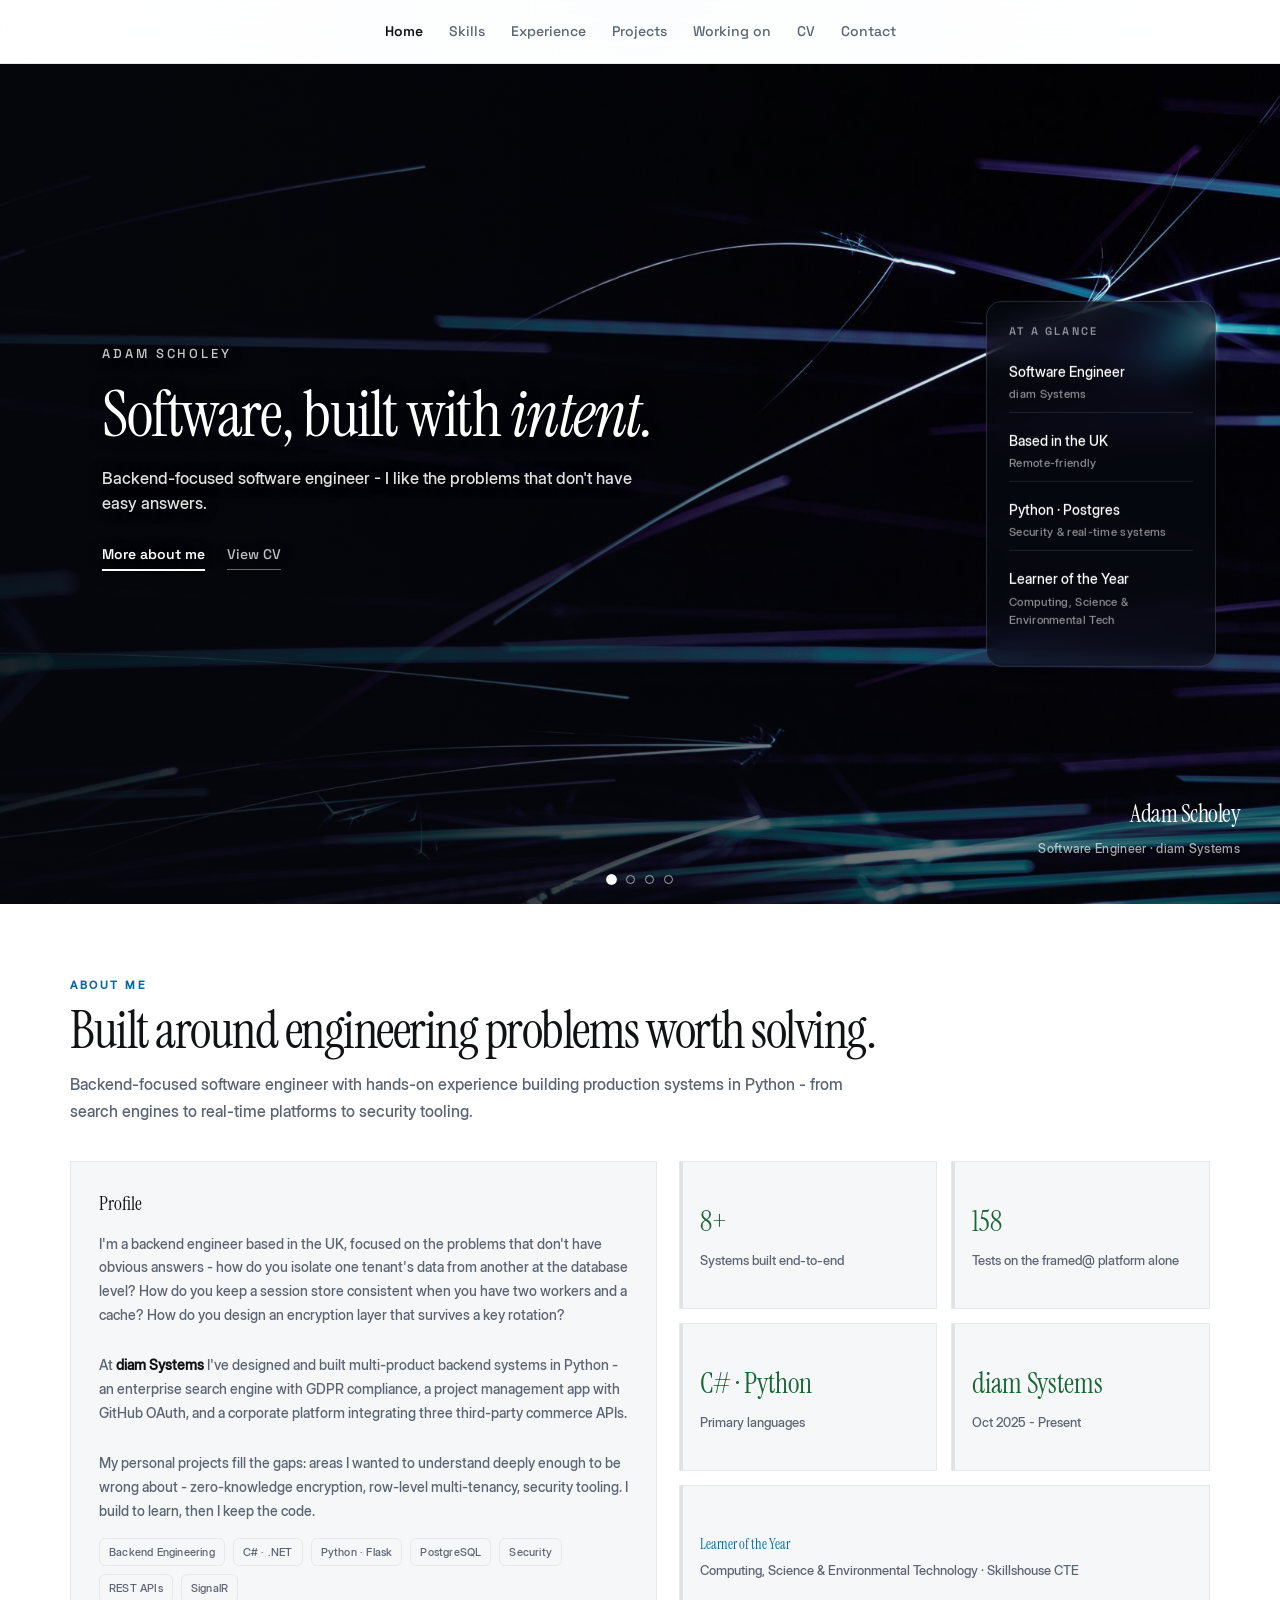
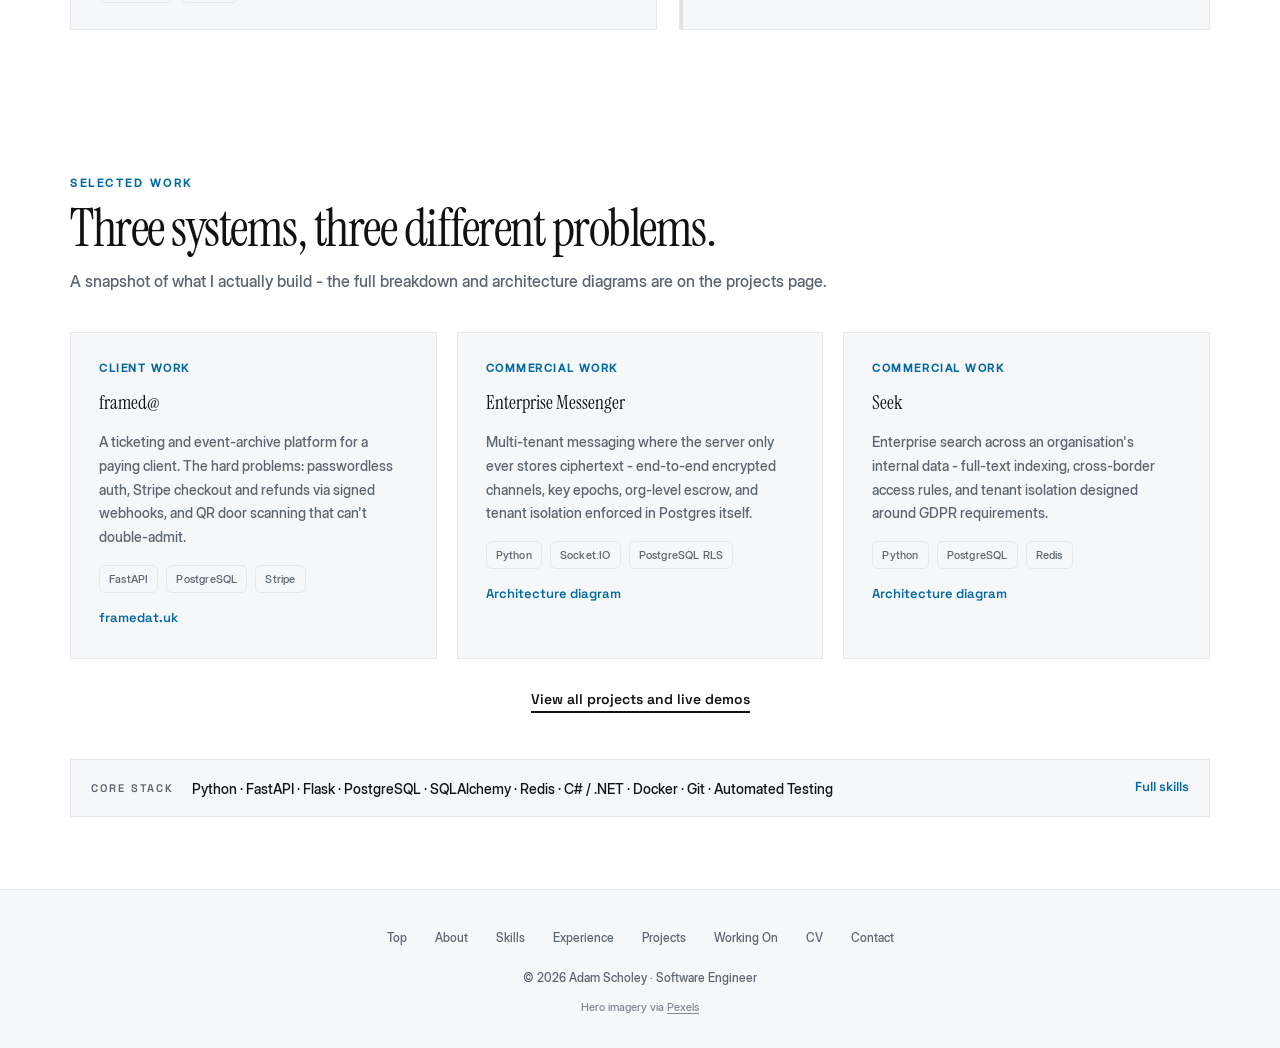
==== commit 2065981a: "Swap hero to abstract imagery, remove internal product docs, lint fixes - Hero slides 2-4 replaced w" ====
--- a/index.html
+++ b/index.html
@@ -126,17 +126,17 @@
   gap:20px;
 }
 .nav-flat{display:flex;align-items:center;margin:0 auto;gap:22px}
-.nav-flat a{font-family:'Space Grotesk','Inter',Arial,sans-serif;color:var(--muted);font-size:14px;font-weight:500;padding:6px 2px;transition:.18s ease}
+.nav-flat a{font-family:'Space Grotesk','Inter',Arial,sans-serif;color:var(--muted);font-size:14px;font-weight:500;padding:6px 2px;transition:color .18s ease}
 .nav-flat a:hover{color:var(--text)}
 .nav-flat a.active{color:var(--text);font-weight:600}
 .nav-toggle{display:none;background:none;border:none;cursor:pointer;padding:8px;flex-direction:column;gap:5px;margin-left:auto}
-.nav-toggle span{display:block;width:22px;height:2px;background:var(--text);transition:.25s}
+.nav-toggle span{display:block;width:22px;height:2px;background:var(--text);transition:transform .25s,opacity .25s}
 nav.open .nav-toggle span:nth-child(1){transform:translateY(7px) rotate(45deg)}
 nav.open .nav-toggle span:nth-child(2){opacity:0}
 nav.open .nav-toggle span:nth-child(3){transform:translateY(-7px) rotate(-45deg)}
 .nav-links{display:none;position:absolute;top:calc(100% + 15px);right:0;min-width:250px;background:#fff;border:1px solid var(--border);border-radius:12px;padding:10px;box-shadow:0 18px 44px rgba(16,18,20,.14);flex-direction:column;z-index:1001}
 nav.open .nav-links{display:flex}
-.nav-links a{font-family:'Space Grotesk','Inter',Arial,sans-serif;color:var(--text);font-size:15px;font-weight:500;padding:10px 14px;border-radius:8px;transition:.15s ease}
+.nav-links a{font-family:'Space Grotesk','Inter',Arial,sans-serif;color:var(--text);font-size:15px;font-weight:500;padding:10px 14px;border-radius:8px;transition:background-color .15s ease,color .15s ease}
 .nav-links a:hover{background:var(--panel)}
 .nav-links a.active{color:var(--text);font-weight:600}
 .nav-links-foot{display:flex;gap:16px;margin-top:6px;padding:12px 14px 6px;border-top:1px solid var(--border)}
@@ -152,11 +152,10 @@
 
 /* HERO */
 .hero{max-width:none;padding:0;display:block;min-height:0}
-.hero-media{position:relative;height:calc(100vh - 60px);height:calc(100svh - 60px);min-height:480px;overflow:hidden;background:#101214}
+.hero-media{position:relative;height:calc(100vh - 60px);height:calc(100svh - 60px);min-height:480px;overflow:hidden;background:#101214;user-select:none;-webkit-user-select:none}
 .hero-track{display:flex;height:100%;transition:transform .8s cubic-bezier(.65,0,.35,1);will-change:transform}
 .hero-slide{position:relative;flex:0 0 100%;height:100%;overflow:hidden}
 .hero-slide img{width:100%;height:100%;object-fit:cover;object-position:center;display:block;-webkit-user-drag:none;user-select:none}
-.hero-media{user-select:none;-webkit-user-select:none}
 .slide-caption{position:absolute;inset:0;display:flex;flex-direction:column;align-items:flex-start;justify-content:center;text-align:left;color:var(--text);padding:0 8vw;padding-bottom:6vh}
 .slide-kicker{font-family:'Space Grotesk','Inter',Arial,sans-serif;font-size:13px;font-weight:500;letter-spacing:.22em;text-transform:uppercase;color:rgba(20,24,30,.6);margin-bottom:16px}
 .slide-title{font-family:'Instrument Serif',Georgia,serif;font-weight:400;font-size:clamp(36px,5.2vw,64px);line-height:1.05;letter-spacing:-1.5px;max-width:700px}
@@ -371,7 +370,7 @@
   text-align:center;
 }
 .footer-nav{display:flex;justify-content:center;flex-wrap:wrap;gap:12px;margin-bottom:14px}
-.footer-nav a{color:var(--soft);font-size:12px;padding:6px 8px;transition:.2s}
+.footer-nav a{color:var(--soft);font-size:12px;padding:6px 8px;transition:color .2s}
 .footer-nav a:hover{color:var(--gold)}
 .img-credits{color:var(--soft);font-size:11px;margin-top:10px;opacity:.75}
 .img-credits a{color:inherit;text-decoration:underline;text-underline-offset:2px}
@@ -412,6 +411,8 @@
   .page-veil{transition:none}
   .js .page-veil{opacity:0}
   .hero-track{transition:none}
+  .card,.proj-card,.repo-card,.stat-card,.contact-links a{transition:border-color .2s ease}
+  .card:hover,.proj-card:hover,.repo-card:hover,.stat-card:hover,.contact-links a:hover{transform:none}
 }
 a:focus-visible,button:focus-visible,input:focus-visible,[tabindex]:focus-visible{outline:2px solid var(--gold);outline-offset:2px;border-radius:4px}
 </style>
@@ -449,7 +450,7 @@
     <div class="hero-media">
       <div class="hero-track">
         <div class="hero-slide dark">
-          <img src="images/dc-fiber.jpg" decoding="async" fetchpriority="high" alt="Fibre optic strands glowing blue and green against black">
+          <img src="images/ab-streaks.jpg" decoding="async" fetchpriority="high" alt="Thin cyan light streaks sweeping across a black background">
           <div class="hero-shade"></div>
           <div class="slide-caption">
             <div class="slide-kicker">Adam Scholey</div>
@@ -462,7 +463,7 @@
           </div>
         </div>
         <div class="hero-slide dark">
-          <img src="images/dc-blue.jpg" decoding="async" alt="Rows of server racks illuminated in deep blue light">
+          <img src="images/ab-trails.jpg" decoding="async" alt="Multicoloured neon light trails scribbled across a black background">
           <div class="hero-shade"></div>
           <div class="slide-caption">
             <div class="slide-kicker">Backend Engineering</div>
@@ -472,17 +473,17 @@
           </div>
         </div>
         <div class="hero-slide dark">
-          <img src="images/dc-neon.jpg" decoding="async" alt="Perforated metal surface glowing with pink and blue light">
+          <img src="images/ab-rgb.jpg" decoding="async" alt="PC components glowing with rainbow RGB lighting in a dark case" style="object-position:center 90%">
           <div class="hero-shade"></div>
           <div class="slide-caption">
             <div class="slide-kicker">Security</div>
             <div class="slide-title">Built in, not bolted on.</div>
             <div class="slide-sub">Encryption, tenant isolation and session consistency - designed in from day one, not patched on later.</div>
-            <a class="slide-link" href="diagrams.html">Read the docs</a>
+            <a class="slide-link" href="diagrams.html">See the architecture</a>
           </div>
         </div>
         <div class="hero-slide dark">
-          <img src="images/dc-panel.jpg" decoding="async" alt="Teal patch panel with neatly bundled network cables">
+          <img src="images/ab-pipes.jpg" decoding="async" alt="Metal pipes traced with red, green and blue neon light on black">
           <div class="hero-shade"></div>
           <div class="slide-caption">
             <div class="slide-kicker">Currently</div>
@@ -557,7 +558,7 @@
     <div class="section-head">
       <div class="kicker">Selected Work</div>
       <h2>Three systems, three different problems.</h2>
-      <p class="subtitle">A snapshot of what I actually build - the full breakdown, architecture diagrams and docs are on the projects page.</p>
+      <p class="subtitle">A snapshot of what I actually build - the full breakdown and architecture diagrams are on the projects page.</p>
     </div>
     <div class="grid-3">
       <div class="card">
@@ -576,7 +577,7 @@
         <div class="tags">
           <span class="tag">Python</span><span class="tag">Socket.IO</span><span class="tag">PostgreSQL RLS</span>
         </div>
-        <a class="card-link" href="diagrams.html?project=messenger">Architecture and docs</a>
+        <a class="card-link" href="diagrams.html?project=messenger">Architecture diagram</a>
       </div>
       <div class="card">
         <div class="work-label">Commercial work</div>
@@ -585,7 +586,7 @@
         <div class="tags">
           <span class="tag">Python</span><span class="tag">PostgreSQL</span><span class="tag">Redis</span>
         </div>
-        <a class="card-link" href="diagrams.html?project=seek">Architecture and docs</a>
+        <a class="card-link" href="diagrams.html?project=seek">Architecture diagram</a>
       </div>
     </div>
     <p class="more-link"><a href="projects.html">View all projects and live demos</a></p>
@@ -611,7 +612,7 @@
     <a href="contact.html">Contact</a>
   </div>
   <p style="color:var(--soft);font-size:12px">© <span id="year">2026</span> Adam Scholey · Software Engineer</p>
-  <p class="img-credits">Hero photos: panumas nikhomkhai, Atlantic Ambience, Scott Webb and Brett Sayles via <a href="https://www.pexels.com">Pexels</a></p>
+  <p class="img-credits">Hero imagery via <a href="https://www.pexels.com">Pexels</a></p>
 </footer>
 
 <script>
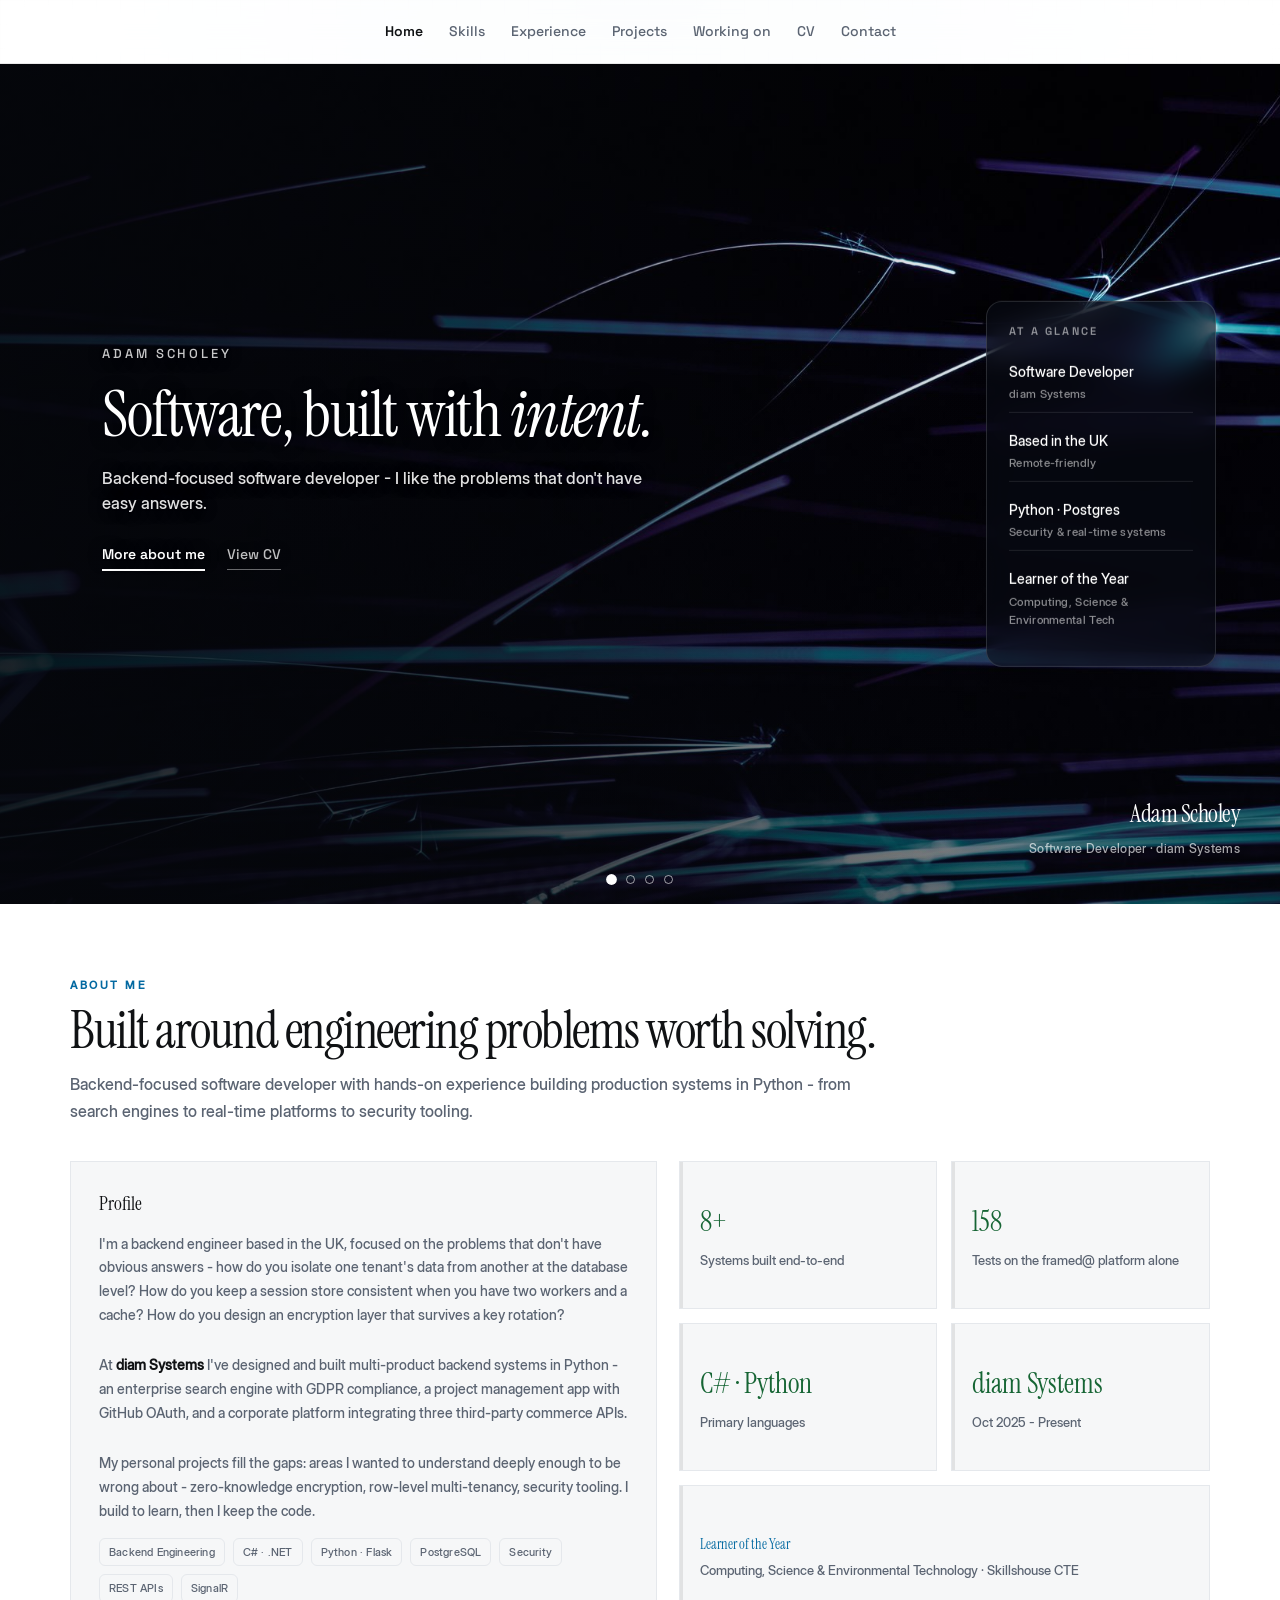
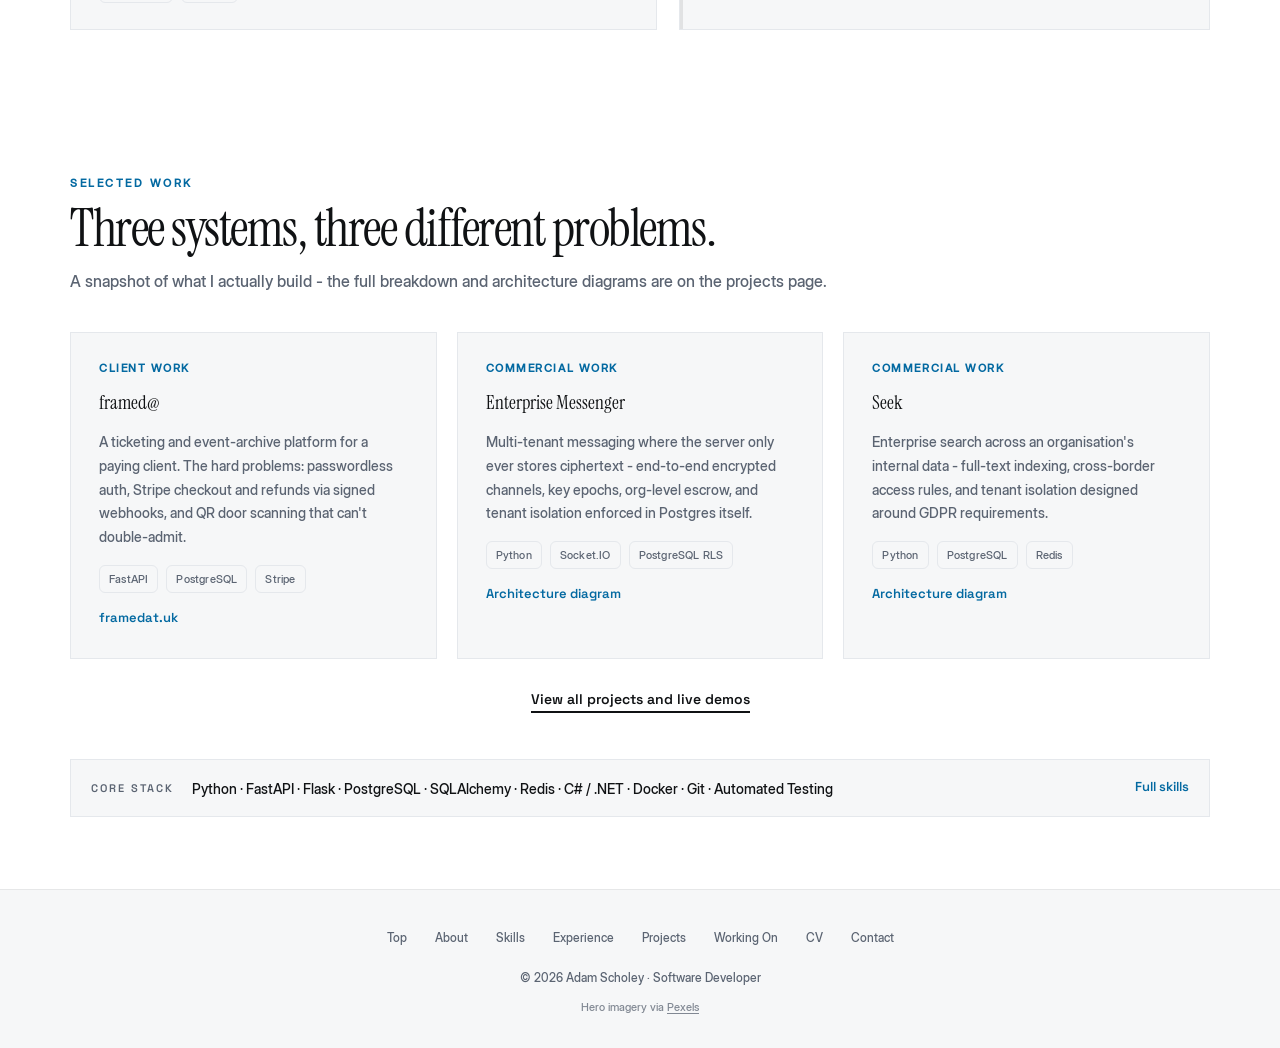
==== commit 46ae4d49: "Standardise job title as Software Developer Matches LinkedIn - flips the Software Engineer positioni" ====
--- a/index.html
+++ b/index.html
@@ -4,16 +4,16 @@
 <meta charset="UTF-8">
 <meta name="color-scheme" content="light">
 <meta name="viewport" content="width=device-width, initial-scale=1.0">
-<meta name="description" content="Adam Scholey - backend-focused software engineer at diam Systems. Python, FastAPI, PostgreSQL, security and real-time systems. Projects, architecture docs and CV.">
+<meta name="description" content="Adam Scholey - backend-focused software developer at diam Systems. Python, FastAPI, PostgreSQL, security and real-time systems. Projects, architecture docs and CV.">
 <meta property="og:type" content="website">
 <meta property="og:site_name" content="Adam Scholey">
-<meta property="og:title" content="Adam Scholey - Backend Software Engineer">
-<meta property="og:description" content="Adam Scholey - backend-focused software engineer at diam Systems. Python, FastAPI, PostgreSQL, security and real-time systems. Projects, architecture docs and CV.">
+<meta property="og:title" content="Adam Scholey - Backend Software Developer">
+<meta property="og:description" content="Adam Scholey - backend-focused software developer at diam Systems. Python, FastAPI, PostgreSQL, security and real-time systems. Projects, architecture docs and CV.">
 <meta property="og:url" content="https://adam-scholey.github.io/">
 <meta property="og:image" content="https://adam-scholey.github.io/images/og-cover.jpg">
 <meta name="twitter:card" content="summary_large_image">
 <link rel="canonical" href="https://adam-scholey.github.io/">
-<title>Adam Scholey - Backend Software Engineer</title>
+<title>Adam Scholey - Backend Software Developer</title>
 <link rel="preconnect" href="https://fonts.googleapis.com">
 <link rel="preconnect" href="https://fonts.gstatic.com" crossorigin>
 <link rel="preload" as="style" href="https://fonts.googleapis.com/css2?family=Space+Grotesk:wght@500&family=Instrument+Serif:ital@0;1&family=Inter:wght@400;500;600;700&family=Instrument+Serif:ital@0;1&display=swap" onload="this.onload=null;this.rel='stylesheet'">
@@ -455,7 +455,7 @@
           <div class="slide-caption">
             <div class="slide-kicker">Adam Scholey</div>
             <h1 class="slide-title">Software, built with <em>intent.</em></h1>
-            <div class="slide-sub">Backend-focused software engineer - I like the problems that don't have easy answers.</div>
+            <div class="slide-sub">Backend-focused software developer - I like the problems that don't have easy answers.</div>
             <div class="slide-cta">
               <a class="slide-link" href="#about">More about me</a>
               <a class="slide-link alt" href="cv.html">View CV</a>
@@ -496,13 +496,13 @@
       <div class="hero-caption">
         <div class="hero-plate">
           <strong>Adam Scholey</strong>
-          <span>Software Engineer · diam Systems</span>
+          <span>Software Developer · diam Systems</span>
         </div>
       </div>
       <aside class="hero-facts" aria-label="Quick facts">
         <div class="f-title">At a glance</div>
         <ul>
-          <li>Software Engineer<span>diam Systems</span></li>
+          <li>Software Developer<span>diam Systems</span></li>
           <li>Based in the UK<span>Remote-friendly</span></li>
           <li>Python · Postgres<span>Security &amp; real-time systems</span></li>
           <li>Learner of the Year<span>Computing, Science &amp; Environmental Tech</span></li>
@@ -521,7 +521,7 @@
     <div class="section-head">
       <div class="kicker">About Me</div>
       <h2>Built around engineering problems worth solving.</h2>
-      <p class="subtitle">Backend-focused software engineer with hands-on experience building production systems in Python - from search engines to real-time platforms to security tooling.</p>
+      <p class="subtitle">Backend-focused software developer with hands-on experience building production systems in Python - from search engines to real-time platforms to security tooling.</p>
     </div>
     <div class="grid-2">
       <div class="card">
@@ -611,7 +611,7 @@
     <a href="cv.html">CV</a>
     <a href="contact.html">Contact</a>
   </div>
-  <p style="color:var(--soft);font-size:12px">© <span id="year">2026</span> Adam Scholey · Software Engineer</p>
+  <p style="color:var(--soft);font-size:12px">© <span id="year">2026</span> Adam Scholey · Software Developer</p>
   <p class="img-credits">Hero imagery via <a href="https://www.pexels.com">Pexels</a></p>
 </footer>
 
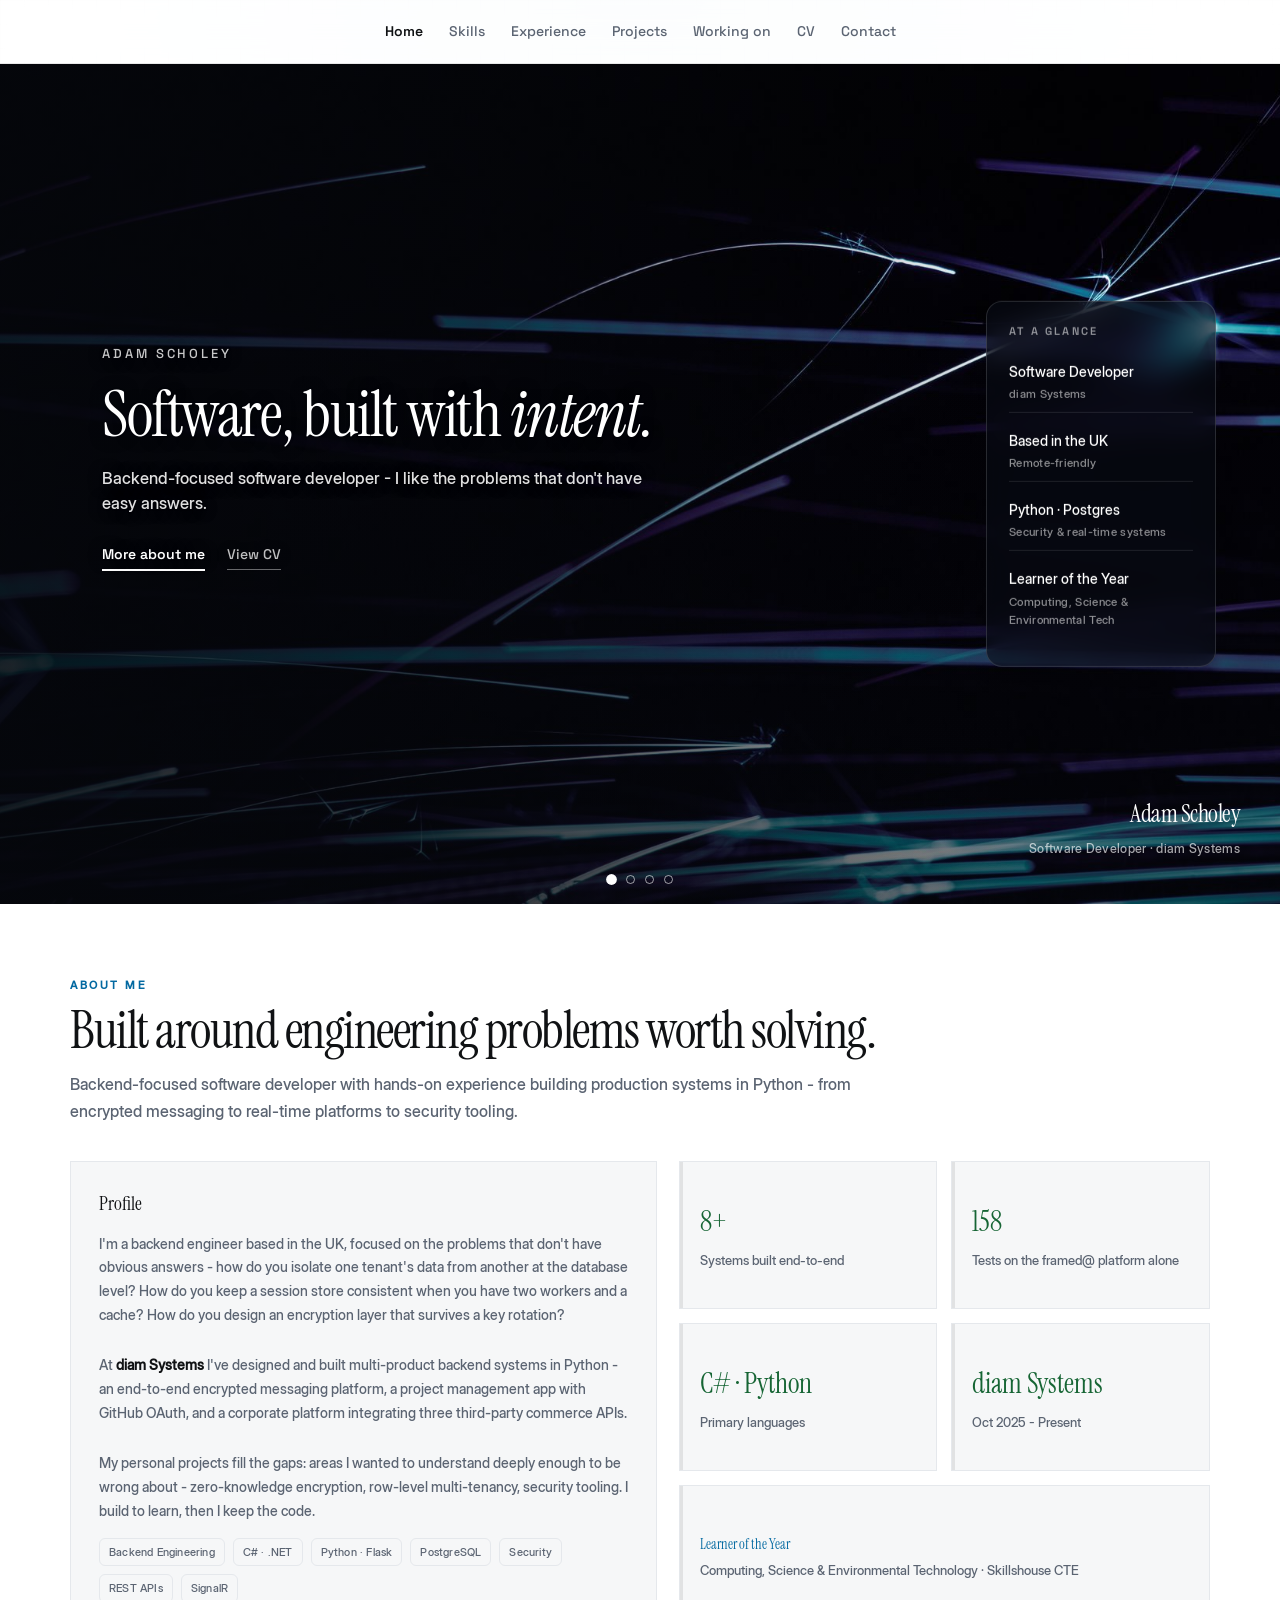
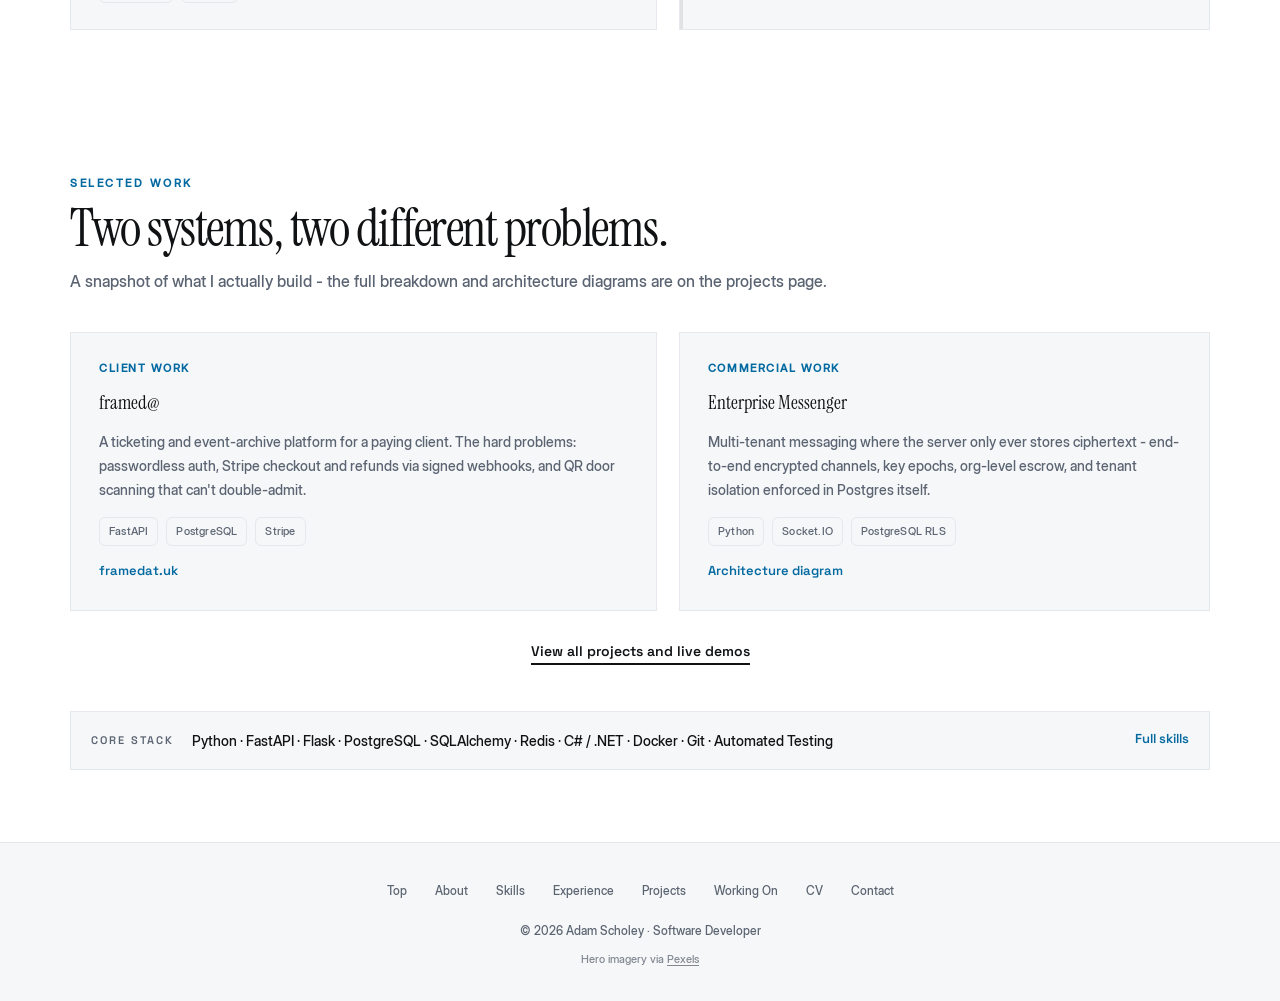
==== commit 67ce51f3: "Remove Seek, merge minor roles, fix CV print layout - Seek removed site-wide: projects showcase, hom" ====
--- a/index.html
+++ b/index.html
@@ -439,7 +439,7 @@
       <div class="nav-links-foot">
         <a href="https://github.com/adam-scholey" target="_blank" rel="noopener">github</a>
         <a href="https://www.linkedin.com/in/adam-scholey-8306892b0/" target="_blank" rel="noopener">linkedin</a>
-        <a href="mailto:adam@diamsystems.co.uk">email</a>
+        <a href="mailto:adamscholey25@gmail.com">email</a>
       </div>
     </div>
     <button class="nav-toggle" id="nav-toggle" aria-label="Menu" aria-expanded="false"><span></span><span></span><span></span></button>
@@ -521,14 +521,14 @@
     <div class="section-head">
       <div class="kicker">About Me</div>
       <h2>Built around engineering problems worth solving.</h2>
-      <p class="subtitle">Backend-focused software developer with hands-on experience building production systems in Python - from search engines to real-time platforms to security tooling.</p>
+      <p class="subtitle">Backend-focused software developer with hands-on experience building production systems in Python - from encrypted messaging to real-time platforms to security tooling.</p>
     </div>
     <div class="grid-2">
       <div class="card">
         <h3>Profile</h3>
         <p>I'm a backend engineer based in the UK, focused on the problems that don't have obvious answers - how do you isolate one tenant's data from another at the database level? How do you keep a session store consistent when you have two workers and a cache? How do you design an encryption layer that survives a key rotation?</p>
         <br>
-        <p>At <strong style="color:var(--text)">diam Systems</strong> I've designed and built multi-product backend systems in Python - an enterprise search engine with GDPR compliance, a project management app with GitHub OAuth, and a corporate platform integrating three third-party commerce APIs.</p>
+        <p>At <strong style="color:var(--text)">diam Systems</strong> I've designed and built multi-product backend systems in Python - an end-to-end encrypted messaging platform, a project management app with GitHub OAuth, and a corporate platform integrating three third-party commerce APIs.</p>
         <br>
         <p>My personal projects fill the gaps: areas I wanted to understand deeply enough to be wrong about - zero-knowledge encryption, row-level multi-tenancy, security tooling. I build to learn, then I keep the code.</p>
         <div class="tags">
@@ -557,10 +557,10 @@
   <section id="work" class="reveal">
     <div class="section-head">
       <div class="kicker">Selected Work</div>
-      <h2>Three systems, three different problems.</h2>
+      <h2>Two systems, two different problems.</h2>
       <p class="subtitle">A snapshot of what I actually build - the full breakdown and architecture diagrams are on the projects page.</p>
     </div>
-    <div class="grid-3">
+    <div class="grid-2">
       <div class="card">
         <div class="work-label">Client work</div>
         <h3>framed@</h3>
@@ -578,15 +578,6 @@
           <span class="tag">Python</span><span class="tag">Socket.IO</span><span class="tag">PostgreSQL RLS</span>
         </div>
         <a class="card-link" href="diagrams.html?project=messenger">Architecture diagram</a>
-      </div>
-      <div class="card">
-        <div class="work-label">Commercial work</div>
-        <h3>Seek</h3>
-        <p>Enterprise search across an organisation's internal data - full-text indexing, cross-border access rules, and tenant isolation designed around GDPR requirements.</p>
-        <div class="tags">
-          <span class="tag">Python</span><span class="tag">PostgreSQL</span><span class="tag">Redis</span>
-        </div>
-        <a class="card-link" href="diagrams.html?project=seek">Architecture diagram</a>
       </div>
     </div>
     <p class="more-link"><a href="projects.html">View all projects and live demos</a></p>
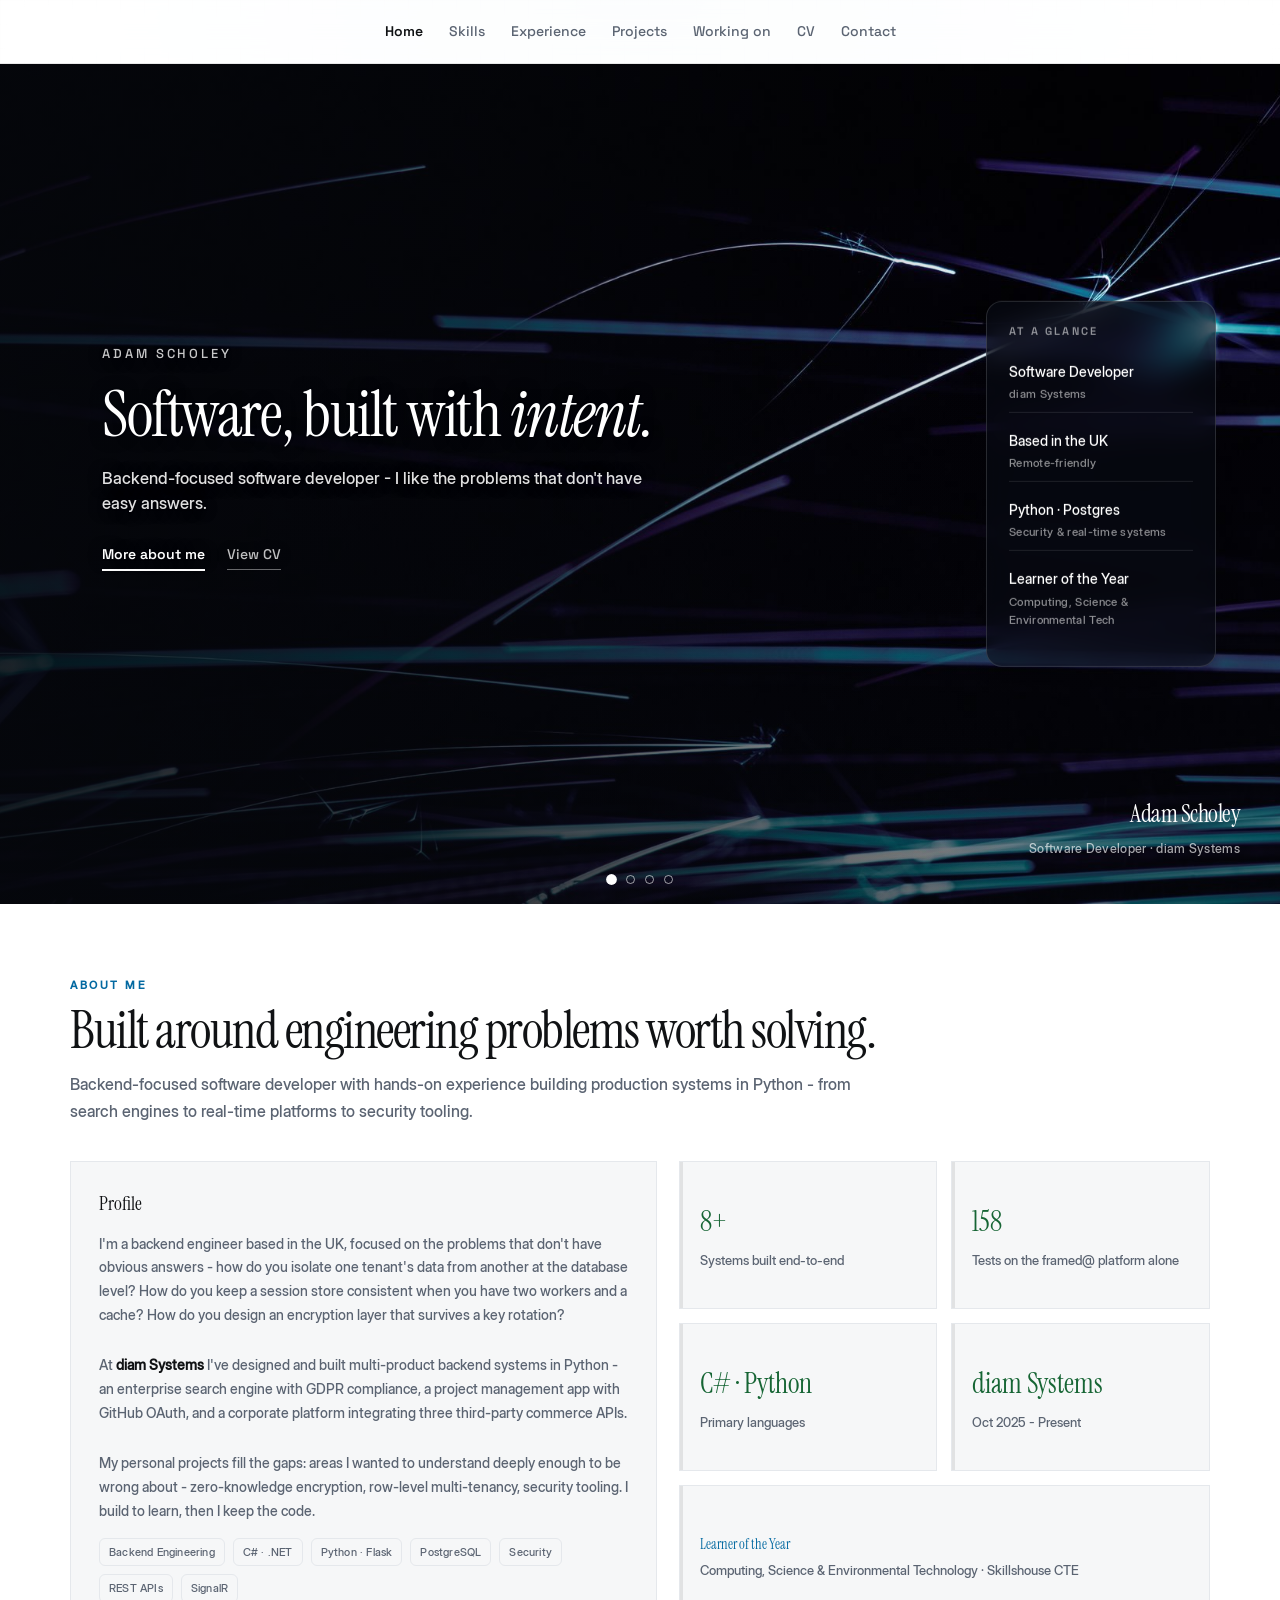
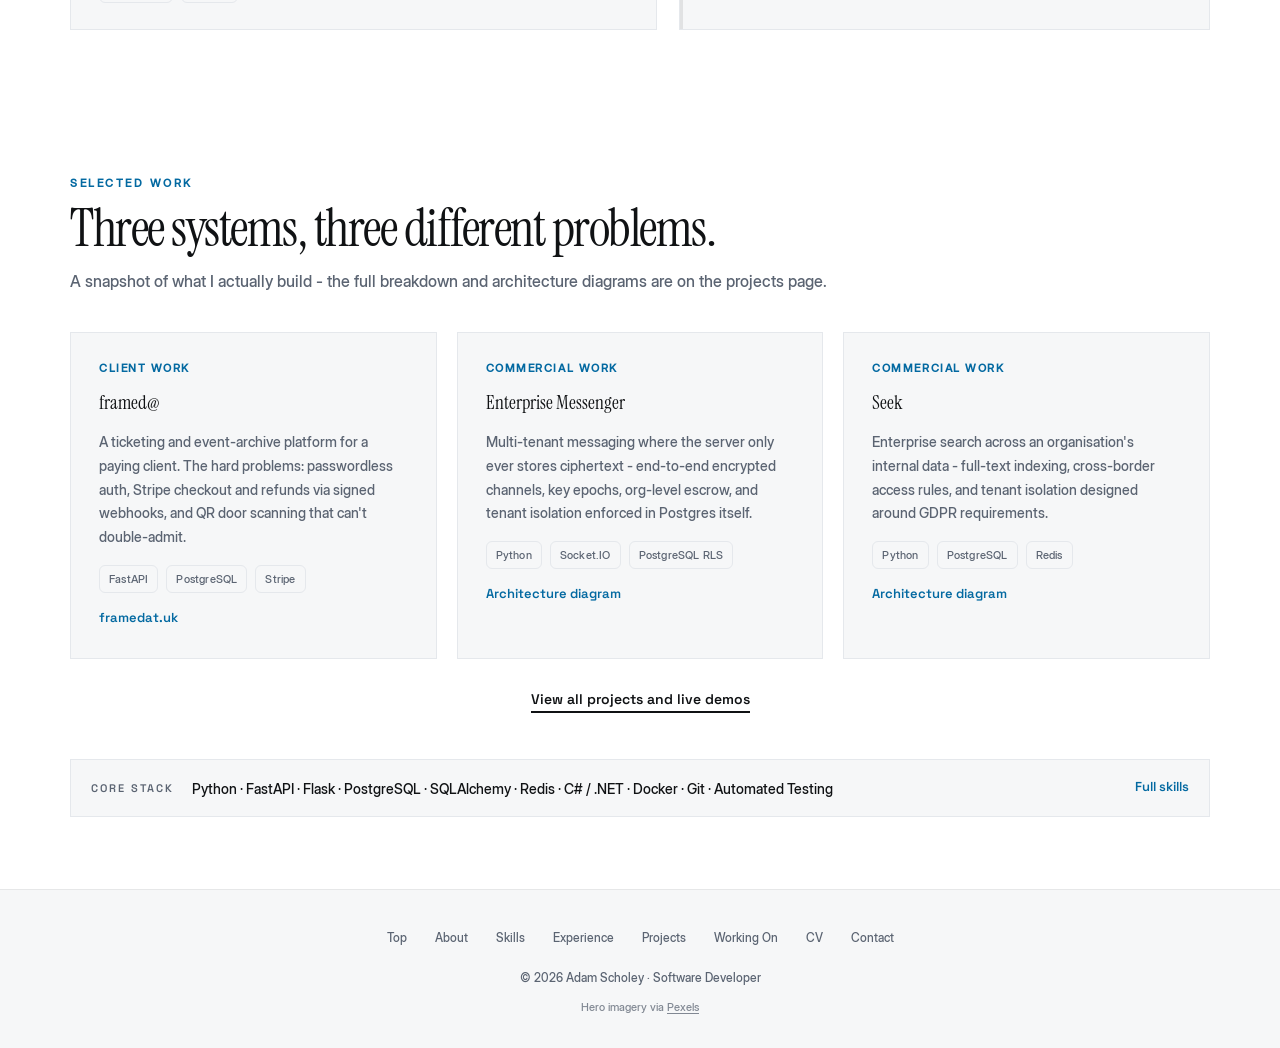
==== commit b321e805: "Restore Enterprise Search (Seek) across the site Recovered from history: projects-page showcase, hom" ====
--- a/index.html
+++ b/index.html
@@ -521,14 +521,14 @@
     <div class="section-head">
       <div class="kicker">About Me</div>
       <h2>Built around engineering problems worth solving.</h2>
-      <p class="subtitle">Backend-focused software developer with hands-on experience building production systems in Python - from encrypted messaging to real-time platforms to security tooling.</p>
+      <p class="subtitle">Backend-focused software developer with hands-on experience building production systems in Python - from search engines to real-time platforms to security tooling.</p>
     </div>
     <div class="grid-2">
       <div class="card">
         <h3>Profile</h3>
         <p>I'm a backend engineer based in the UK, focused on the problems that don't have obvious answers - how do you isolate one tenant's data from another at the database level? How do you keep a session store consistent when you have two workers and a cache? How do you design an encryption layer that survives a key rotation?</p>
         <br>
-        <p>At <strong style="color:var(--text)">diam Systems</strong> I've designed and built multi-product backend systems in Python - an end-to-end encrypted messaging platform, a project management app with GitHub OAuth, and a corporate platform integrating three third-party commerce APIs.</p>
+        <p>At <strong style="color:var(--text)">diam Systems</strong> I've designed and built multi-product backend systems in Python - an enterprise search engine with GDPR compliance, a project management app with GitHub OAuth, and a corporate platform integrating three third-party commerce APIs.</p>
         <br>
         <p>My personal projects fill the gaps: areas I wanted to understand deeply enough to be wrong about - zero-knowledge encryption, row-level multi-tenancy, security tooling. I build to learn, then I keep the code.</p>
         <div class="tags">
@@ -557,10 +557,10 @@
   <section id="work" class="reveal">
     <div class="section-head">
       <div class="kicker">Selected Work</div>
-      <h2>Two systems, two different problems.</h2>
+      <h2>Three systems, three different problems.</h2>
       <p class="subtitle">A snapshot of what I actually build - the full breakdown and architecture diagrams are on the projects page.</p>
     </div>
-    <div class="grid-2">
+    <div class="grid-3">
       <div class="card">
         <div class="work-label">Client work</div>
         <h3>framed@</h3>
@@ -578,6 +578,15 @@
           <span class="tag">Python</span><span class="tag">Socket.IO</span><span class="tag">PostgreSQL RLS</span>
         </div>
         <a class="card-link" href="diagrams.html?project=messenger">Architecture diagram</a>
+      </div>
+      <div class="card">
+        <div class="work-label">Commercial work</div>
+        <h3>Seek</h3>
+        <p>Enterprise search across an organisation's internal data - full-text indexing, cross-border access rules, and tenant isolation designed around GDPR requirements.</p>
+        <div class="tags">
+          <span class="tag">Python</span><span class="tag">PostgreSQL</span><span class="tag">Redis</span>
+        </div>
+        <a class="card-link" href="diagrams.html?project=seek">Architecture diagram</a>
       </div>
     </div>
     <p class="more-link"><a href="projects.html">View all projects and live demos</a></p>
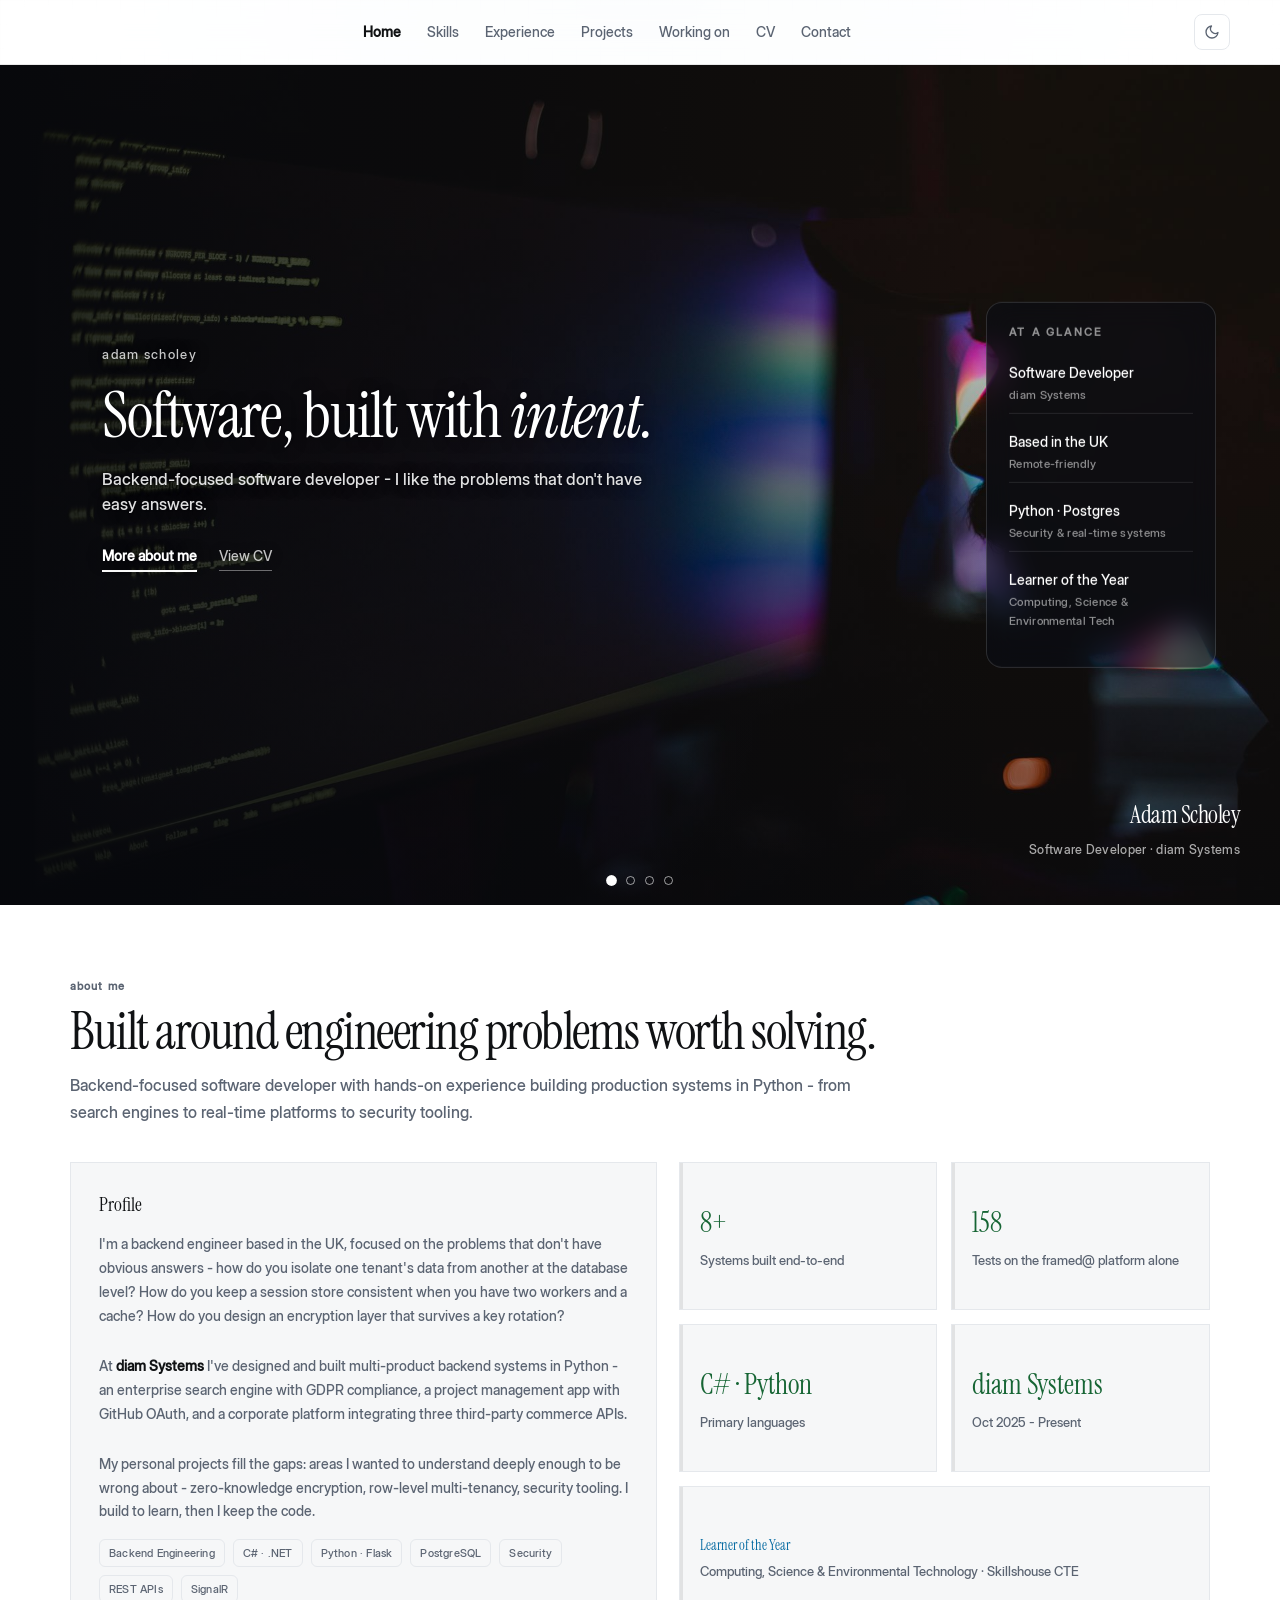
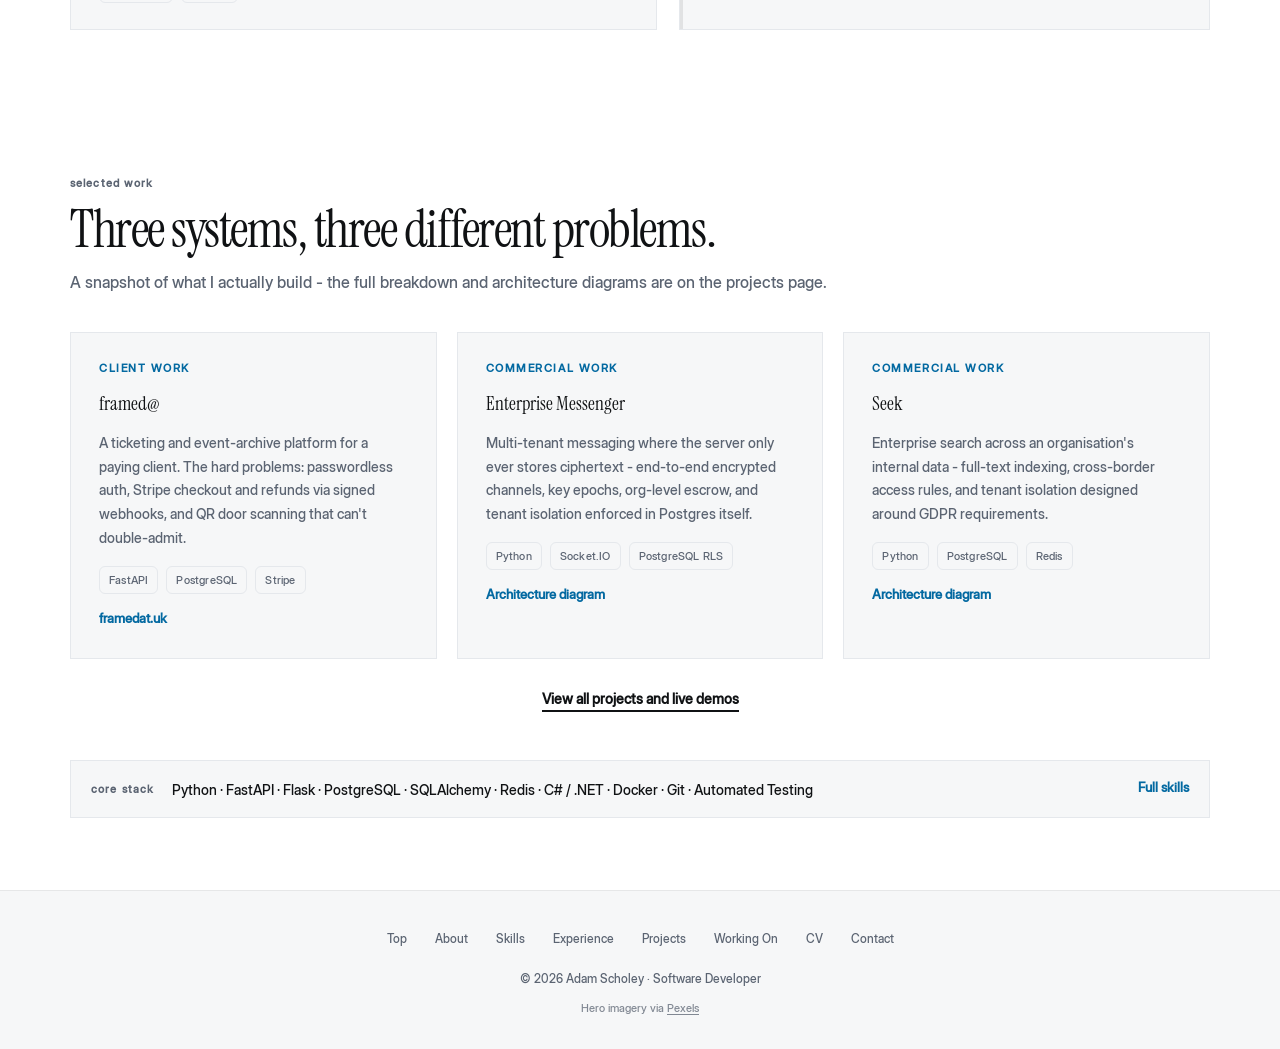
==== commit 82a6826a: "Redesign GUI to match diamsystems.co.uk + dark mode, new hero photos - Shared theme.css/theme.js: In" ====
--- a/index.html
+++ b/index.html
@@ -416,6 +416,8 @@
 }
 a:focus-visible,button:focus-visible,input:focus-visible,[tabindex]:focus-visible{outline:2px solid var(--gold);outline-offset:2px;border-radius:4px}
 </style>
+<link rel="stylesheet" href="theme.css">
+<script src="theme.js"></script>
 <script>document.documentElement.classList.add("js")</script>
 </head>
 <body>
@@ -442,6 +444,7 @@
         <a href="mailto:adamscholey25@gmail.com">email</a>
       </div>
     </div>
+    <button class="theme-toggle" id="theme-toggle" type="button" aria-label="Toggle dark mode" title="Toggle dark mode"><svg class="icon-moon" viewBox="0 0 24 24" fill="none" stroke="currentColor" stroke-width="2" stroke-linecap="round" stroke-linejoin="round" aria-hidden="true"><path d="M21 12.79A9 9 0 1 1 11.21 3 7 7 0 0 0 21 12.79z"/></svg><svg class="icon-sun" viewBox="0 0 24 24" fill="none" stroke="currentColor" stroke-width="2" stroke-linecap="round" aria-hidden="true"><circle cx="12" cy="12" r="4"/><path d="M12 2v2M12 20v2M4.9 4.9l1.4 1.4M17.7 17.7l1.4 1.4M2 12h2M20 12h2M4.9 19.1l1.4-1.4M17.7 6.3l1.4-1.4"/></svg></button>
     <button class="nav-toggle" id="nav-toggle" aria-label="Menu" aria-expanded="false"><span></span><span></span><span></span></button>
   </div>
 </nav>
@@ -450,7 +453,7 @@
     <div class="hero-media">
       <div class="hero-track">
         <div class="hero-slide dark">
-          <img src="images/ab-streaks.jpg" decoding="async" fetchpriority="high" alt="Thin cyan light streaks sweeping across a black background">
+          <img src="images/hero-dev.jpg" decoding="async" fetchpriority="high" alt="Software developer working at a multi-monitor setup in a dimly lit room">
           <div class="hero-shade"></div>
           <div class="slide-caption">
             <div class="slide-kicker">Adam Scholey</div>
@@ -463,7 +466,7 @@
           </div>
         </div>
         <div class="hero-slide dark">
-          <img src="images/ab-trails.jpg" decoding="async" alt="Multicoloured neon light trails scribbled across a black background">
+          <img src="images/hero-server.jpg" decoding="async" alt="Server racks lining a dark data center corridor">
           <div class="hero-shade"></div>
           <div class="slide-caption">
             <div class="slide-kicker">Backend Engineering</div>
@@ -473,7 +476,7 @@
           </div>
         </div>
         <div class="hero-slide dark">
-          <img src="images/ab-rgb.jpg" decoding="async" alt="PC components glowing with rainbow RGB lighting in a dark case" style="object-position:center 90%">
+          <img src="images/hero-security.jpg" decoding="async" alt="Cybersecurity interface displaying protected system data on a screen">
           <div class="hero-shade"></div>
           <div class="slide-caption">
             <div class="slide-kicker">Security</div>
@@ -483,7 +486,7 @@
           </div>
         </div>
         <div class="hero-slide dark">
-          <img src="images/ab-pipes.jpg" decoding="async" alt="Metal pipes traced with red, green and blue neon light on black">
+          <img src="images/hero-office.jpg" decoding="async" alt="Developers collaborating on computers in a modern tech office">
           <div class="hero-shade"></div>
           <div class="slide-caption">
             <div class="slide-kicker">Currently</div>
--- a/theme.css
+++ b/theme.css
@@ -0,0 +1,119 @@
+/* ============================================================
+   Shared theme layer — editorial typography inspired by
+   diamsystems.co.uk (Instrument Serif headings, Inter Display
+   body, lowercase kickers) plus optional dark mode.
+   Loaded after each page's inline <style> so these rules win.
+   ============================================================ */
+
+:root{
+  --font-serif:'Instrument Serif',Georgia,'Times New Roman',serif;
+  --font-sans:'Inter Display','Inter',Arial,sans-serif;
+}
+
+/* --- Typography ------------------------------------------------- */
+
+h1,h2,h3,h4{font-family:var(--font-serif);font-weight:400}
+.slide-title,.show-title,.personal-head h3,.diagram-info h3,
+.markdown-body h1,.markdown-body h2,.markdown-body h3,.cv-name,.now-card h3,.card h3{
+  font-family:var(--font-serif);font-weight:400;
+}
+
+.nav-flat a,.nav-links a,.nav-links-foot a,.slide-kicker,.slide-link,
+.hero-facts .f-title,.card-link,.more-link a,.stack-label,.tl-role,
+.mini-card h4,.list-title,.diagram-info h4,.kicker{
+  font-family:var(--font-sans);
+}
+
+/* Lowercase editorial kickers */
+.slide-kicker,.stack-label,.kicker{
+  text-transform:lowercase;
+  letter-spacing:.1em;
+}
+.kicker{color:var(--muted)}
+
+/* --- Theme toggle button ---------------------------------------- */
+
+.theme-toggle{
+  display:inline-flex;align-items:center;justify-content:center;
+  width:36px;height:36px;margin-left:10px;padding:0;
+  background:none;border:1px solid var(--border);border-radius:8px;
+  color:var(--muted);cursor:pointer;flex-shrink:0;
+  transition:color .15s ease,border-color .15s ease;
+}
+.theme-toggle:hover{color:var(--text);border-color:var(--border-hover)}
+.theme-toggle svg{width:16px;height:16px;display:block}
+.theme-toggle .icon-sun{display:none}
+html[data-theme="dark"] .theme-toggle .icon-sun{display:block}
+html[data-theme="dark"] .theme-toggle .icon-moon{display:none}
+
+/* --- Dark mode --------------------------------------------------- */
+
+html[data-theme="dark"]{color-scheme:dark}
+html[data-theme="dark"]{
+  --bg:#101114;
+  --panel:#17181c;
+  --panel2:#1c1d22;
+  --text:#eef1f4;
+  --muted:#9aa5b1;
+  --soft:#8b95a1;
+  --gold:#60a5fa;
+  --gold2:#93c5fd;
+  --rose:#4ade80;
+  --rose2:#86efac;
+  --cream:#eef1f4;
+  --border:rgba(255,255,255,.13);
+  --border-hover:rgba(255,255,255,.28);
+  --gold-border:rgba(96,165,250,.4);
+  --accent:#60a5fa;
+  --accent-hover:#93c5fd;
+  --green-bg:rgba(74,222,128,.12);
+  --green-text:#4ade80;
+  --blue-bg:rgba(96,165,250,.12);
+  --blue-text:#93c5fd;
+}
+
+html[data-theme="dark"] body::before{
+  background:
+    radial-gradient(ellipse at 50% -10%, rgba(96,165,250,.08) 0%, rgba(255,255,255,0) 70%),
+    linear-gradient(to right, rgba(255,255,255,.035) 1px, transparent 1px),
+    linear-gradient(to bottom, rgba(255,255,255,.035) 1px, transparent 1px);
+}
+
+html[data-theme="dark"] nav{
+  background:rgba(16,17,20,.82);
+  border-bottom-color:rgba(255,255,255,.1);
+}
+html[data-theme="dark"] .nav-links{
+  background:#1a1b1f;
+  box-shadow:0 18px 44px rgba(0,0,0,.55);
+}
+html[data-theme="dark"] footer{
+  background:var(--panel);
+  border-top-color:rgba(255,255,255,.1);
+}
+html[data-theme="dark"] .stat-card::after{background:rgba(255,255,255,.12)}
+html[data-theme="dark"] .slide-kicker{color:rgba(255,255,255,.6)}
+html[data-theme="dark"] .slide-sub{color:rgba(255,255,255,.75)}
+html[data-theme="dark"] .doc-item:hover{background:rgba(255,255,255,.06)}
+html[data-theme="dark"] .filter-btn.active{color:var(--bg)}
+html[data-theme="dark"] .markdown-body code{
+  background:rgba(96,165,250,.12);
+  color:#93c5fd;
+}
+
+/* --- Print: always render the light CV --------------------------- */
+
+@media print{
+  html[data-theme="dark"]{
+    color-scheme:light;
+    --bg:#ffffff;--panel:#f6f7f8;--panel2:#f6f7f8;
+    --text:#101214;--muted:#5b6472;--soft:#5b6472;
+    --gold:#0369a1;--gold2:#075985;--gold-border:rgba(3,105,161,.45);
+    --rose:#166534;--rose2:#15803d;--cream:#101214;
+    --border:#e5e8ec;--border-hover:#c3cad2;
+    --accent:#0369a1;--accent-hover:#075985;
+    --green-bg:#dcfce7;--green-text:#166534;
+    --blue-bg:#e0f2fe;--blue-text:#075985;
+  }
+  html[data-theme="dark"] body::before{display:none}
+}
